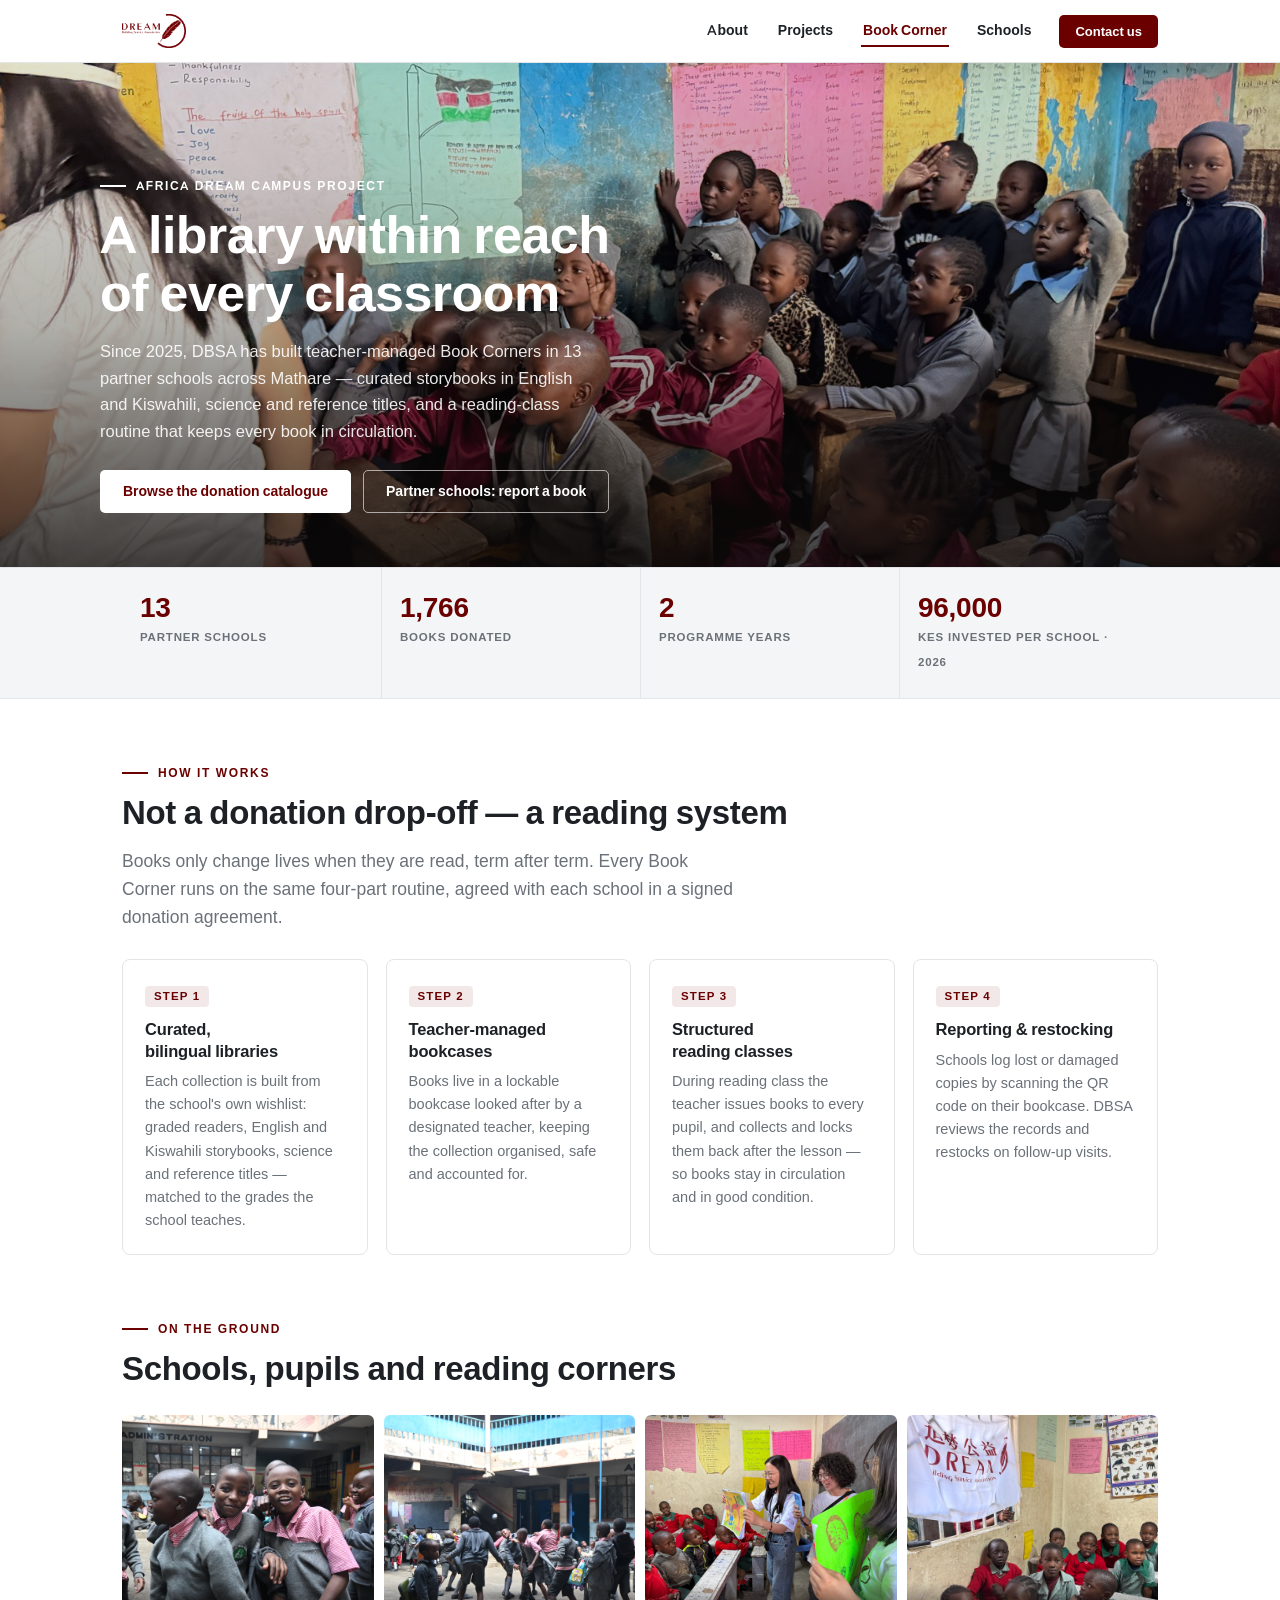
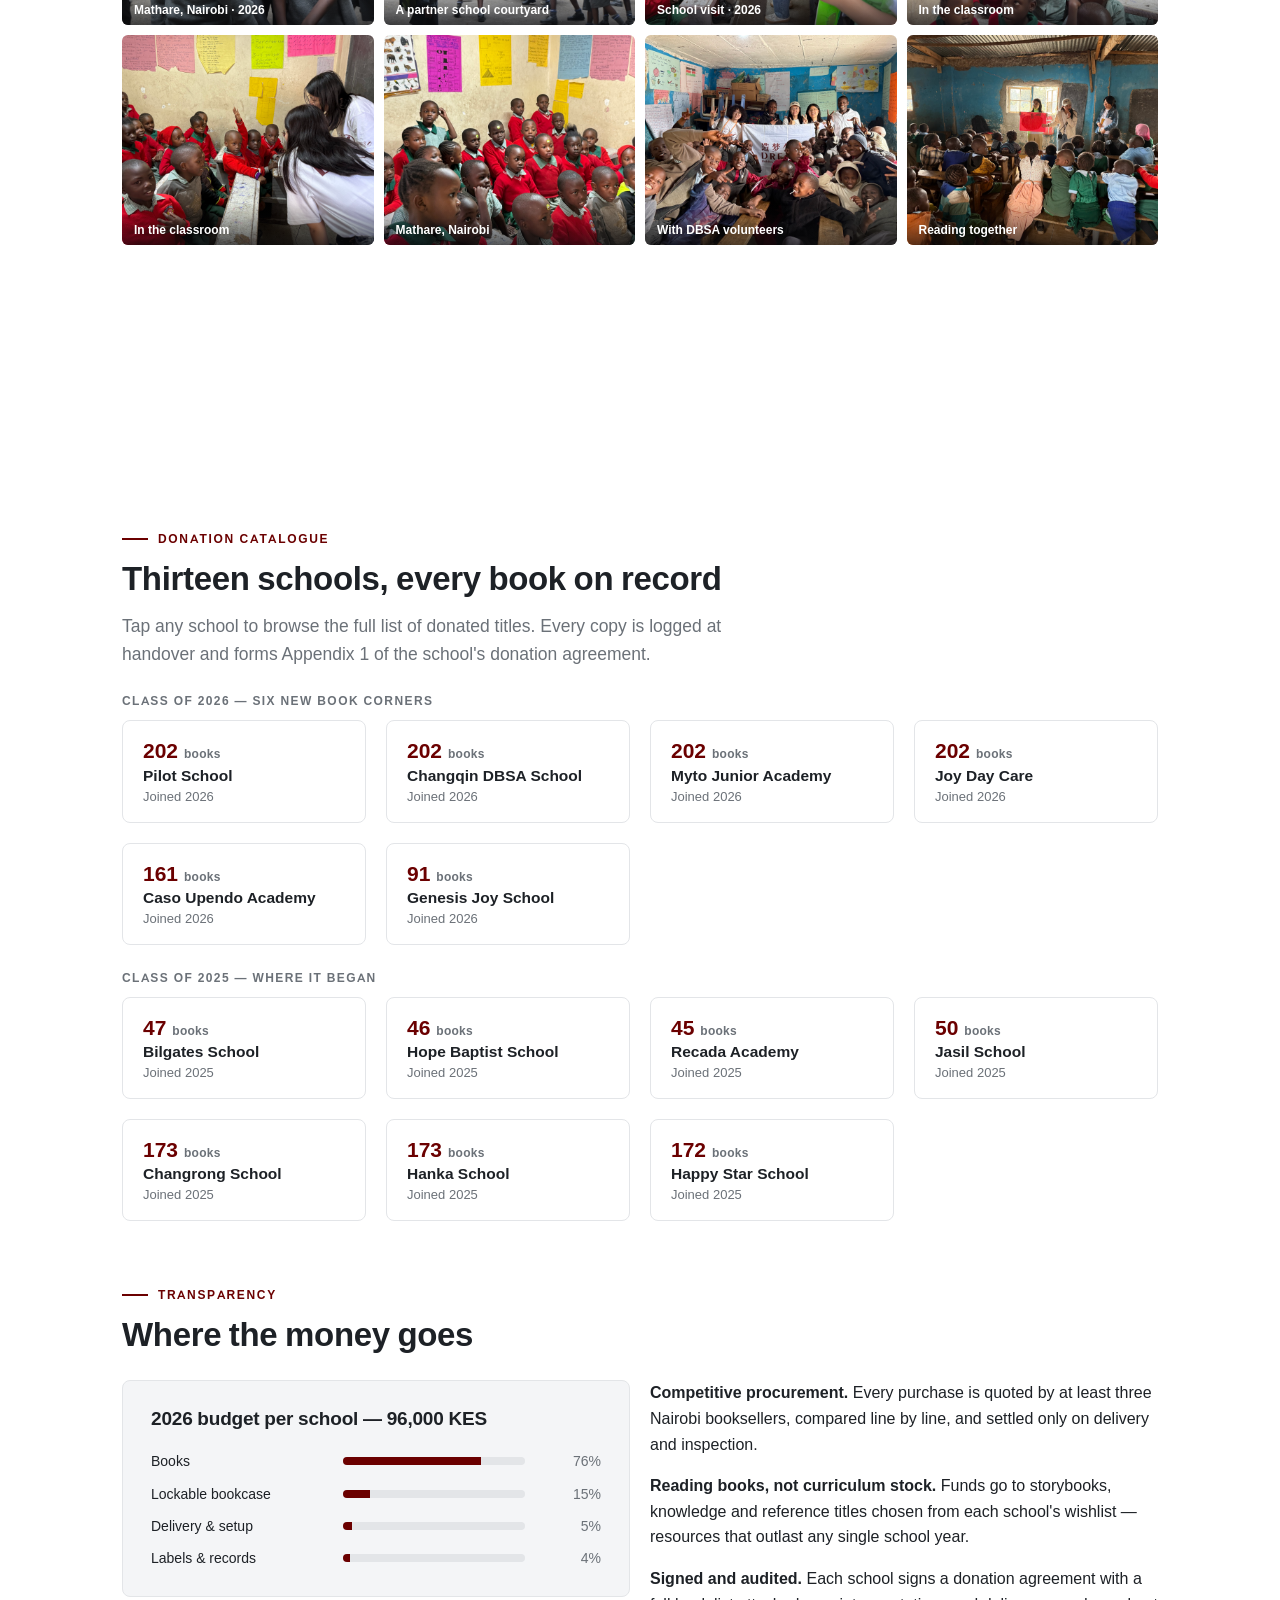
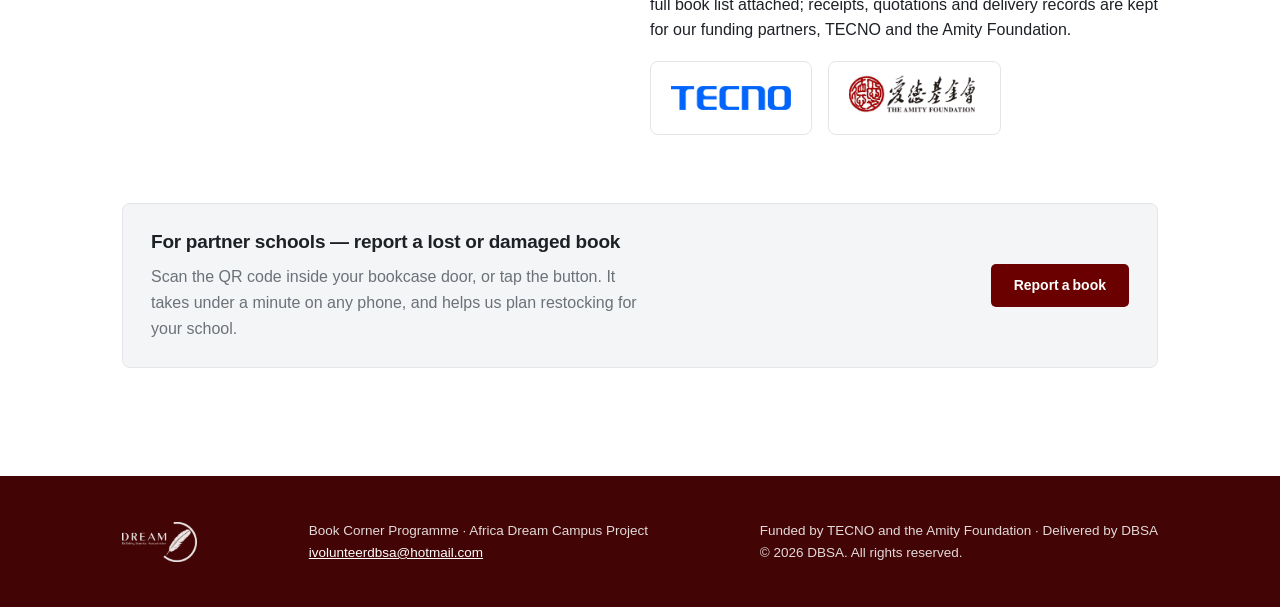
==== bookcorner.html @ 29531c28 "Self-hosted book report system: report page, restock board, Worker backend - report.html: bilingual " ====
<!DOCTYPE html>
<html lang="en" data-lang="en">
<head>
<meta charset="utf-8">
<meta name="viewport" content="width=device-width,initial-scale=1">
<title>Book Corner Programme — DBSA</title>
<meta name="description" content="The DBSA Book Corner Programme (Africa Dream Campus Project): teacher-managed classroom libraries in 13 partner schools across Mathare, Nairobi — 1,766 curated books, structured reading classes and long-term follow-up.">
<link rel="icon" href="assets/logos/dbsa-en.png">
<link rel="stylesheet" href="styles.css">
</head>
<body>

<nav class="nav">
  <div class="wrap">
    <a class="brand" href="index.html">
      <img src="assets/logos/dbsa-en.png" alt="DBSA — Dream Building Service Association">
    </a>
    <a class="link" href="index.html#about">About</a>
    <a class="link" href="index.html#projects">Projects</a>
    <a class="link keep" href="bookcorner.html" aria-current="page">Book Corner</a>
    <a class="link" href="#schools">Schools</a>
    <a class="cta" href="mailto:ivolunteerdbsa@hotmail.com">Contact us</a>
  </div>
</nav>

<header class="hero">
  <div class="media" style="min-height:56vh">
    <img src="assets/photos/photo-08.jpg" alt="A reading class in a Mathare classroom" fetchpriority="high">
    <div class="scrim"></div>
    <div class="inner wrap">
      <p class="eyebrow" style="color:#fff">Africa Dream Campus Project</p>
      <h1>A library within reach of <em>every classroom</em></h1>
      <p class="sub">Since 2025, DBSA has built teacher-managed Book Corners in 13 partner schools
      across Mathare — curated storybooks in English and Kiswahili, science and reference titles,
      and a reading-class routine that keeps every book in circulation.</p>
      <div class="actions">
        <a class="btn primary" href="#schools">Browse the donation catalogue</a>
        <a class="btn ghost" href="#report">Partner schools: report a book</a>
      </div>
    </div>
  </div>
</header>

<div class="stats">
  <div class="wrap">
    <div class="stat"><b>13</b><span>Partner schools</span></div>
    <div class="stat"><b>1,766</b><span>Books donated</span></div>
    <div class="stat"><b>2</b><span>Programme years</span></div>
    <div class="stat"><b>96,000</b><span>KES invested per school · 2026</span></div>
  </div>
</div>

<section id="model">
  <div class="wrap">
    <p class="eyebrow">How it works</p>
    <h2>Not a donation drop-off — a reading system</h2>
    <p class="lead">Books only change lives when they are read, term after term. Every Book Corner
    runs on the same four-part routine, agreed with each school in a signed donation agreement.</p>
    <div class="steps" style="margin-top:28px">
      <div class="step reveal">
        <h3>Curated, bilingual libraries</h3>
        <p>Each collection is built from the school's own wishlist: graded readers, English and
        Kiswahili storybooks, science and reference titles — matched to the grades the school teaches.</p>
      </div>
      <div class="step reveal">
        <h3>Teacher-managed bookcases</h3>
        <p>Books live in a lockable bookcase looked after by a designated teacher, keeping the
        collection organised, safe and accounted for.</p>
      </div>
      <div class="step reveal">
        <h3>Structured reading classes</h3>
        <p>During reading class the teacher issues books to every pupil, and collects and locks
        them back after the lesson — so books stay in circulation and in good condition.</p>
      </div>
      <div class="step reveal">
        <h3>Reporting &amp; restocking</h3>
        <p>Schools log lost or damaged copies by scanning the QR code on their bookcase.
        DBSA reviews the records and restocks on follow-up visits.</p>
      </div>
    </div>
  </div>
</section>

<section id="gallery" style="padding-top:0">
  <div class="wrap">
    <p class="eyebrow">On the ground</p>
    <h2>Schools, pupils and reading corners</h2>
    <div class="gallery" style="margin-top:26px">
      <figure class="reveal"><img src="assets/photos/photo-01.jpg" alt="Pupils in a school courtyard, Mathare" loading="lazy"><figcaption>Mathare, Nairobi · 2026</figcaption></figure>
      <figure class="reveal"><img src="assets/photos/photo-02.jpg" alt="A partner school courtyard" loading="lazy"><figcaption>A partner school courtyard</figcaption></figure>
      <figure class="reveal"><img src="assets/photos/photo-04.jpg" alt="Pupils during a school visit" loading="lazy"><figcaption>School visit · 2026</figcaption></figure>
      <figure class="reveal"><img src="assets/photos/photo-05.jpg" alt="Pupils at their desks" loading="lazy"><figcaption>In the classroom</figcaption></figure>
      <figure class="reveal"><img src="assets/photos/photo-06.jpg" alt="Pupils during class" loading="lazy"><figcaption>In the classroom</figcaption></figure>
      <figure class="reveal"><img src="assets/photos/photo-07.jpg" alt="School grounds in Mathare" loading="lazy"><figcaption>Mathare, Nairobi</figcaption></figure>
      <figure class="reveal"><img src="assets/photos/photo-09.jpg" alt="Pupils and volunteers" loading="lazy"><figcaption>With DBSA volunteers</figcaption></figure>
      <figure class="reveal"><img src="assets/photos/photo-10.jpg" alt="A classroom session" loading="lazy"><figcaption>Reading together</figcaption></figure>
      <figure class="reveal"><img src="assets/photos/photo-13.jpg" alt="Signing the donation agreement with a headteacher" loading="lazy"><figcaption>Signing the donation agreement</figcaption></figure>
    </div>
  </div>
</section>

<section id="schools" style="padding-top:0">
  <div class="wrap">
    <p class="eyebrow">Donation catalogue</p>
    <h2>Thirteen schools, every book on record</h2>
    <p class="lead">Tap any school to browse the full list of donated titles. Every copy is logged
    at handover and forms Appendix 1 of the school's donation agreement.</p>

    <p class="cohort-label">Class of 2026 — six new Book Corners</p>
    <div class="grid three" id="schools-2026"></div>

    <p class="cohort-label">Class of 2025 — where it began</p>
    <div class="grid three" id="schools-2025"></div>
  </div>
</section>

<section id="transparency" style="padding-top:0">
  <div class="wrap">
    <p class="eyebrow">Transparency</p>
    <h2>Where the money goes</h2>
    <div class="grid two" style="margin-top:26px;align-items:start">
      <div class="panel-tint">
        <h3>2026 budget per school — 96,000 KES</h3>
        <ul class="budget">
          <li><span>Books</span><span class="bar"><i style="width:76%"></i></span><span class="pct">76%</span></li>
          <li><span>Lockable bookcase</span><span class="bar"><i style="width:15%"></i></span><span class="pct">15%</span></li>
          <li><span>Delivery &amp; setup</span><span class="bar"><i style="width:5%"></i></span><span class="pct">5%</span></li>
          <li><span>Labels &amp; records</span><span class="bar"><i style="width:4%"></i></span><span class="pct">4%</span></li>
        </ul>
      </div>
      <div>
        <p><strong>Competitive procurement.</strong> Every purchase is quoted by at least three
        Nairobi booksellers, compared line by line, and settled only on delivery and inspection.</p>
        <p><strong>Reading books, not curriculum stock.</strong> Funds go to storybooks, knowledge
        and reference titles chosen from each school's wishlist — resources that outlast any single
        school year.</p>
        <p><strong>Signed and audited.</strong> Each school signs a donation agreement with a full
        book list attached; receipts, quotations and delivery records are kept for our funding
        partners, TECNO and the Amity Foundation.</p>
        <div class="partners" style="margin-top:18px">
          <span class="chip"><img src="assets/logos/tecno.png" alt="TECNO" style="height:24px"></span>
          <span class="chip"><img src="assets/logos/amity.png" alt="The Amity Foundation" style="height:48px"></span>
        </div>
      </div>
    </div>
  </div>
</section>

<section id="report" style="padding-top:0">
  <div class="wrap">
    <div class="panel-tint" style="display:flex;gap:26px;flex-wrap:wrap;align-items:center;justify-content:space-between">
      <div style="max-width:56ch">
        <h3>For partner schools — report a lost or damaged book</h3>
        <p style="margin:10px 0 0;color:var(--muted)">Scan the QR code inside your bookcase door,
        or tap the button. It takes under a minute on any phone, and helps us plan restocking
        for your school.</p>
      </div>
      <a class="btn solid" href="report.html">Report a book</a>
    </div>
  </div>
</section>

<footer>
  <div class="wrap">
    <img src="assets/logos/dbsa-en.png" alt="DBSA">
    <p>Book Corner Programme · Africa Dream Campus Project<br>
    <a href="mailto:ivolunteerdbsa@hotmail.com">ivolunteerdbsa@hotmail.com</a></p>
    <p>Funded by TECNO and the Amity Foundation · Delivered by DBSA<br>© 2026 DBSA. All rights reserved.</p>
  </div>
</footer>

<!-- catalogue modal -->
<div class="modal" id="catalog-modal" role="dialog" aria-modal="true" aria-label="School book list">
  <div class="veil"></div>
  <div class="panel">
    <header>
      <h3>School</h3>
      <span class="meta"></span>
      <button class="close" type="button">Close ✕</button>
    </header>
    <div class="search"><input type="search" placeholder="Search this school's book list…" aria-label="Search book list"></div>
    <div class="list">
      <table>
        <thead><tr><th>Title</th><th>Level</th><th style="text-align:right">Copies</th></tr></thead>
        <tbody></tbody>
      </table>
    </div>
  </div>
</div>

<script src="assets/catalog.js"></script>
<script src="site.js"></script>
<script>initCatalog();</script>
</body>
</html>
---- styles.css ----
/* ============================================================
   DBSA — Dream Building Service Association
   Brand accent: maroon #6B0000 · clean neutral ground · sans type
   ============================================================ */

@font-face{
  font-family:'Figtree';
  src:url('assets/fonts/figtree-var.woff2') format('woff2');
  font-weight:300 900;
  font-style:normal;
  font-display:swap;
}

:root{
  --maroon:#6B0000;
  --maroon-deep:#420404;
  --accent:#6B0000;           /* flips lighter in dark theme */
  --paper:#FFFFFF;            /* page ground */
  --surface:#FFFFFF;          /* cards */
  --tint:#F4F5F7;             /* cool light panels */
  --ink:#1D2126;
  --muted:#6B7178;
  --line:#E3E5E8;
  --ok:#2E6B3F;
  --warn:#9A6A00;
  --shadow:0 1px 2px rgba(29,33,38,.05),0 6px 22px rgba(29,33,38,.06);
  --sans:-apple-system,BlinkMacSystemFont,'Segoe UI',Roboto,'Helvetica Neue',Arial,sans-serif;
  --display:'Figtree',-apple-system,BlinkMacSystemFont,'Segoe UI',Roboto,sans-serif;
}
@media (prefers-color-scheme:dark){
  :root{
    --accent:#E4938A;
    --paper:#131518;
    --surface:#1C1F24;
    --tint:#22262B;
    --ink:#E9EBEE;
    --muted:#9AA1A9;
    --line:#31363D;
    --maroon-deep:#1A0D0C;
    --shadow:0 1px 2px rgba(0,0,0,.4),0 8px 26px rgba(0,0,0,.35);
  }
}
:root[data-theme="dark"]{
  --accent:#E4938A; --paper:#131518; --surface:#1C1F24; --tint:#22262B;
  --ink:#E9EBEE; --muted:#9AA1A9; --line:#31363D; --maroon-deep:#1A0D0C;
  --shadow:0 1px 2px rgba(0,0,0,.4),0 8px 26px rgba(0,0,0,.35);
}
:root[data-theme="light"]{
  --accent:#6B0000; --paper:#FFFFFF; --surface:#FFFFFF; --tint:#F4F5F7;
  --ink:#1D2126; --muted:#6B7178; --line:#E3E5E8; --maroon-deep:#420404;
  --shadow:0 1px 2px rgba(29,33,38,.05),0 6px 22px rgba(29,33,38,.06);
}

*{box-sizing:border-box}
[hidden]{display:none!important}
html{scroll-behavior:smooth}
@media (prefers-reduced-motion:reduce){
  html{scroll-behavior:auto}
  *,*::before,*::after{animation:none!important;transition:none!important}
}
body{
  margin:0;background:var(--paper);color:var(--ink);
  font:16px/1.6 var(--sans);
  -webkit-font-smoothing:antialiased;
}
img{max-width:100%;display:block}
a{color:var(--accent)}

/* ---------- structure ---------- */
.wrap{max-width:1080px;margin:0 auto;padding:0 22px}
section{padding:68px 0}
.eyebrow{
  font:650 12px/1 var(--display);letter-spacing:.14em;text-transform:uppercase;
  color:var(--accent);display:flex;align-items:center;gap:10px;margin:0 0 14px;
}
.eyebrow::before{content:"";width:26px;height:2px;background:var(--accent)}
h1,h2,h3{font-family:var(--display);text-wrap:balance;margin:0;letter-spacing:-.01em}
h2{font-size:clamp(24px,3.6vw,33px);line-height:1.2;font-weight:600;margin-bottom:14px}
h3{font-size:19px;line-height:1.3;font-weight:600}
p{margin:0 0 1em;max-width:64ch}
.lead{font-size:17.5px;color:var(--muted)}

/* ---------- nav ---------- */
.nav{
  position:sticky;top:0;z-index:50;background:var(--paper);
  border-bottom:1px solid var(--line);
}
.nav .wrap{display:flex;align-items:center;gap:26px;height:62px}
.nav .brand{display:flex;align-items:center;gap:10px;margin-right:auto;text-decoration:none;color:var(--ink)}
.nav .brand img{height:34px;width:auto}
.nav a.link{
  font:560 14px var(--display);color:var(--ink);text-decoration:none;
  padding:6px 2px;border-bottom:2px solid transparent;
}
.nav a.link:hover,.nav a.link[aria-current]{border-color:var(--accent);color:var(--accent)}
.nav .cta{
  font:600 13px var(--display);color:#fff;background:var(--maroon);
  padding:9px 16px;border-radius:5px;text-decoration:none;
}
:root[data-theme="dark"] .nav .cta{background:var(--accent);color:#131518}
@media (prefers-color-scheme:dark){:root:not([data-theme]) .nav .cta{background:var(--accent);color:#131518}}
@media (max-width:640px){.nav a.link{display:none}.nav a.link.keep{display:inline-block}}

/* ---------- hero ---------- */
.hero{position:relative;color:#fff;padding:0}
.hero .media{position:relative;min-height:64vh;display:flex;align-items:flex-end;overflow:hidden}
.hero .media img{position:absolute;inset:0;width:100%;height:100%;object-fit:cover}
.hero .scrim{
  position:absolute;inset:0;
  background:linear-gradient(to top,rgba(12,10,10,.78) 0%,rgba(12,10,10,.32) 48%,rgba(12,10,10,.12) 100%);
}
.hero .inner{position:relative;width:100%;padding:80px 0 54px}
.hero h1{font-size:clamp(30px,5.4vw,52px);line-height:1.12;font-weight:640;max-width:17ch;color:#fff}
.hero h1 em{font-style:normal}
.hero .sub{margin-top:16px;max-width:54ch;font-size:16.5px;color:rgba(255,255,255,.9)}
.hero .actions{margin-top:26px;display:flex;gap:12px;flex-wrap:wrap}
.hero .eyebrow{color:#fff}
.hero .eyebrow::before{background:#fff}
.btn{
  display:inline-block;font:600 14px var(--display);text-decoration:none;
  padding:12px 22px;border-radius:5px;border:1px solid transparent;
}
.btn.primary{background:#fff;color:var(--maroon)}
.btn.ghost{border-color:rgba(255,255,255,.6);color:#fff}
.btn.solid{background:var(--maroon);color:#fff}
:root[data-theme="dark"] .btn.solid{background:var(--accent);color:#131518}
@media (prefers-color-scheme:dark){:root:not([data-theme]) .btn.solid{background:var(--accent);color:#131518}}

/* ---------- stats strip ---------- */
.stats{border-top:1px solid var(--line);border-bottom:1px solid var(--line);background:var(--tint)}
.stats .wrap{display:grid;grid-template-columns:repeat(auto-fit,minmax(150px,1fr));gap:0}
.stat{padding:24px 18px;border-left:1px solid var(--line)}
.stat:first-child{border-left:none}
.stat b{
  display:block;font:620 28px/1.1 var(--display);color:var(--accent);
  font-variant-numeric:tabular-nums;letter-spacing:-.01em;
}
.stat span{font:600 11.5px/1.4 var(--sans);letter-spacing:.07em;text-transform:uppercase;color:var(--muted)}
@media (max-width:640px){
  .stats .wrap{grid-template-columns:1fr 1fr}
  .stat{border-left:none;border-top:1px solid var(--line)}
  .stat:nth-child(-n+2){border-top:none}
}

/* ---------- cards / grids ---------- */
.grid{display:grid;gap:20px}
.grid.two{grid-template-columns:repeat(auto-fit,minmax(280px,1fr))}
.grid.three{grid-template-columns:repeat(auto-fit,minmax(230px,1fr))}
.card{
  background:var(--surface);border:1px solid var(--line);border-radius:8px;
  overflow:hidden;box-shadow:var(--shadow);
}
.card .pad{padding:20px 22px}
.card img.cover{height:190px;width:100%;object-fit:cover}
.card h3{margin-bottom:6px}
.card p{color:var(--muted);font-size:14.5px;margin:0}
.card .tag{
  display:inline-block;font:650 11px/1 var(--display);letter-spacing:.08em;text-transform:uppercase;
  color:var(--accent);background:color-mix(in srgb,var(--accent) 9%,transparent);
  border-radius:4px;padding:5px 9px;margin-bottom:12px;
}
a.card{display:block;text-decoration:none;color:var(--ink);transition:transform .18s ease,border-color .18s ease}
a.card:hover{transform:translateY(-3px);border-color:var(--accent)}

/* how it works steps */
.steps{display:grid;gap:18px;grid-template-columns:repeat(auto-fit,minmax(220px,1fr));counter-reset:step}
.step{background:var(--surface);border:1px solid var(--line);border-radius:8px;padding:22px}
.step::before{
  counter-increment:step;content:"Step " counter(step);
  font:650 11.5px/1 var(--display);letter-spacing:.1em;text-transform:uppercase;
  color:var(--accent);display:inline-block;margin-bottom:12px;
  background:color-mix(in srgb,var(--accent) 9%,transparent);
  padding:5px 9px;border-radius:4px;
}
.step h3{font-size:16.5px;font-weight:600;margin-bottom:8px}
.step p{font-size:14.5px;color:var(--muted);margin:0}

/* gallery */
.gallery{display:grid;gap:10px;grid-template-columns:repeat(auto-fill,minmax(240px,1fr))}
.gallery img{width:100%;height:210px;object-fit:cover;border-radius:6px}
.gallery figure{margin:0;position:relative}
.gallery figcaption{
  position:absolute;left:0;right:0;bottom:0;padding:20px 12px 8px;
  font:600 12px var(--sans);color:#fff;
  background:linear-gradient(to top,rgba(10,10,12,.68),transparent);
  border-radius:0 0 6px 6px;
}

/* school cards */
.school{
  text-align:left;width:100%;background:var(--surface);border:1px solid var(--line);
  border-radius:8px;padding:18px 20px;cursor:pointer;font-family:var(--sans);color:var(--ink);
  display:flex;flex-direction:column;gap:4px;transition:border-color .15s ease,transform .15s ease;
}
.school:hover{border-color:var(--accent);transform:translateY(-2px)}
.school b{font-size:15.5px}
.school span{font-size:13px;color:var(--muted)}
.school .n{font:640 21px/1.1 var(--display);color:var(--accent);font-variant-numeric:tabular-nums}
.school .n em{font:560 12px/1 var(--display);font-style:normal;color:var(--muted);margin-left:6px;letter-spacing:.02em}
.cohort-label{font:650 12px var(--display);letter-spacing:.12em;text-transform:uppercase;color:var(--muted);margin:26px 0 12px}

/* catalog modal */
.modal{position:fixed;inset:0;z-index:100;display:none}
.modal.open{display:block}
.modal .veil{position:absolute;inset:0;background:rgba(15,15,18,.55)}
.modal .panel{
  position:absolute;inset:6% 4%;max-width:860px;margin:0 auto;background:var(--surface);
  border-radius:10px;display:flex;flex-direction:column;box-shadow:var(--shadow);
}
.modal header{padding:20px 24px 12px;border-bottom:1px solid var(--line);display:flex;gap:14px;align-items:baseline}
.modal header h3{font-size:20px}
.modal header .meta{font-size:13px;color:var(--muted)}
.modal header .close{
  margin-left:auto;background:none;border:1px solid var(--line);border-radius:5px;
  font:600 13px var(--sans);color:var(--ink);padding:6px 12px;cursor:pointer;
}
.modal .search{padding:12px 24px;border-bottom:1px solid var(--line)}
.modal .search input{
  width:100%;font:15px var(--sans);color:var(--ink);background:var(--tint);
  border:1px solid var(--line);border-radius:5px;padding:10px 14px;
}
.modal .list{overflow:auto;padding:6px 24px 22px}
.modal table{width:100%;border-collapse:collapse;font-size:14px}
.modal th{
  text-align:left;font:700 11px var(--sans);letter-spacing:.08em;text-transform:uppercase;
  color:var(--muted);padding:10px 8px;border-bottom:1px solid var(--line);position:sticky;top:0;background:var(--surface);
}
.modal td{padding:8px;border-bottom:1px solid var(--line);vertical-align:top}
.modal td.num{text-align:right;font-variant-numeric:tabular-nums;white-space:nowrap}

/* transparency panel */
.panel-tint{background:var(--tint);border:1px solid var(--line);border-radius:8px;padding:26px 28px}
.budget{list-style:none;margin:18px 0 0;padding:0;display:grid;gap:10px}
.budget li{display:grid;grid-template-columns:180px 1fr 64px;gap:12px;align-items:center;font-size:14px}
.budget .bar{height:8px;border-radius:4px;background:var(--line);overflow:hidden}
.budget .bar i{display:block;height:100%;background:var(--accent)}
.budget .pct{text-align:right;font-variant-numeric:tabular-nums;color:var(--muted)}
@media (max-width:560px){.budget li{grid-template-columns:1fr 60px}.budget .bar{grid-column:1/-1}}

/* status dashboard */
.board{display:grid;gap:14px;grid-template-columns:repeat(auto-fit,minmax(210px,1fr))}
.board .cell{background:var(--surface);border:1px solid var(--line);border-radius:8px;padding:16px 18px}
.board .cell b{font:640 24px/1.1 var(--display);color:var(--accent);font-variant-numeric:tabular-nums}
.board .cell span{font-size:12.5px;color:var(--muted);display:block;margin-top:4px}
.notice{
  border:1px dashed var(--accent);border-radius:8px;background:var(--tint);
  padding:14px 18px;font-size:14px;margin-bottom:22px;
}
table.reports{width:100%;border-collapse:collapse;font-size:14px;background:var(--surface);border:1px solid var(--line);border-radius:8px}
table.reports th{font:700 11px var(--sans);letter-spacing:.08em;text-transform:uppercase;color:var(--muted);text-align:left;padding:12px 14px;border-bottom:1px solid var(--line)}
table.reports td{padding:10px 14px;border-bottom:1px solid var(--line)}
.pill{display:inline-block;font:700 11px/1 var(--sans);padding:5px 9px;border-radius:99px}
.pill.lost{background:rgba(154,106,0,.13);color:var(--warn)}
.pill.damaged{background:rgba(107,0,0,.10);color:var(--accent)}
:root[data-theme="dark"] .pill.damaged{background:rgba(228,147,138,.14)}

/* ---------- report form ---------- */
.narrow{max-width:640px}
.sw{color:var(--muted);font-weight:500}
.sw-h{font-weight:500;color:var(--muted);font-size:.72em}
.form-card{
  background:var(--surface);border:1px solid var(--line);border-radius:10px;
  padding:26px;box-shadow:var(--shadow);display:grid;gap:22px;margin-top:8px;
}
.field{display:grid;gap:8px;position:relative}
.field>label{font:600 14.5px var(--display)}
.hint{font-size:13px;color:var(--muted);margin:0}
.field input[type=text],.field textarea,.field select{
  width:100%;font:16px var(--sans);color:var(--ink);background:var(--tint);
  border:1px solid var(--line);border-radius:6px;padding:12px 14px;
}
.field input:focus,.field textarea:focus,.field select:focus{
  outline:none;border-color:var(--accent);
  box-shadow:0 0 0 3px color-mix(in srgb,var(--accent) 18%,transparent);
}
.school-chip{
  display:flex;align-items:baseline;gap:10px;flex-wrap:wrap;
  background:color-mix(in srgb,var(--accent) 7%,transparent);
  border:1px solid var(--accent);border-radius:6px;padding:12px 14px;
}
.school-chip b{font:600 15.5px var(--display)}
.school-chip span{font-size:12.5px;color:var(--muted)}
.x{
  margin-left:auto;background:none;border:1px solid var(--line);border-radius:5px;
  font:600 12px var(--sans);color:var(--muted);padding:4px 9px;cursor:pointer;
}
.x:hover{border-color:var(--accent);color:var(--accent)}
.suggest{
  position:absolute;top:100%;left:0;right:0;z-index:30;margin-top:4px;
  background:var(--surface);border:1px solid var(--line);border-radius:8px;
  box-shadow:var(--shadow);max-height:264px;overflow:auto;display:none;
}
.suggest.open{display:block}
.suggest button{
  display:flex;justify-content:space-between;align-items:baseline;gap:12px;width:100%;
  text-align:left;background:none;border:0;border-bottom:1px solid var(--line);
  padding:11px 14px;font:14.5px var(--sans);color:var(--ink);cursor:pointer;
}
.suggest button:last-child{border-bottom:none}
.suggest button:hover{background:var(--tint)}
.suggest .lvl{color:var(--muted);font-size:12px;white-space:nowrap}
.picked{
  display:flex;align-items:center;gap:10px;font-size:15px;
  background:color-mix(in srgb,var(--accent) 7%,transparent);
  border:1px solid var(--accent);border-radius:6px;padding:11px 14px;
}
.kinds{display:grid;grid-template-columns:1fr 1fr;gap:12px}
.kind{
  background:var(--tint);border:1.5px solid var(--line);border-radius:8px;
  padding:14px 10px;cursor:pointer;text-align:center;font-family:var(--sans);
}
.kind b{display:block;font:600 15px var(--display);color:var(--ink)}
.kind span{font-size:12.5px;color:var(--muted)}
.kind[aria-pressed="true"]{
  border-color:var(--accent);
  background:color-mix(in srgb,var(--accent) 9%,transparent);
}
.kind[aria-pressed="true"] b{color:var(--accent)}
.btn.block{width:100%;text-align:center;padding:14px;font-size:15px;border:0;cursor:pointer}
.hp{position:absolute;left:-5000px;top:0;width:1px;height:1px;overflow:hidden}
.form-err{color:#B3261E;font-size:14px;margin:0}
:root[data-theme="dark"] .form-err{color:#F2B8B5}
@media (prefers-color-scheme:dark){:root:not([data-theme]) .form-err{color:#F2B8B5}}
.success{text-align:center;justify-items:center;gap:14px;padding:36px 26px}
.success .ok-ring{
  width:64px;height:64px;border-radius:50%;font-size:30px;
  background:color-mix(in srgb,var(--ok) 13%,transparent);color:var(--ok);
  display:grid;place-items:center;
}
.badge{
  display:inline-block;font:700 10.5px/1 var(--sans);letter-spacing:.04em;
  color:var(--warn);background:rgba(154,106,0,.12);
  border-radius:4px;padding:3px 7px;vertical-align:1px;
}
table.reports td.num{text-align:right;font-variant-numeric:tabular-nums;white-space:nowrap}

/* partners */
.partners{display:flex;gap:16px;align-items:stretch;flex-wrap:wrap}
.partners .chip{
  display:flex;align-items:center;background:#fff;border:1px solid var(--line);
  border-radius:8px;padding:12px 20px;
}
.partners img{width:auto}

/* footer */
footer{background:var(--maroon-deep);color:rgba(255,255,255,.85);margin-top:40px}
footer .wrap{padding:44px 22px;display:flex;gap:30px;flex-wrap:wrap;align-items:center;justify-content:space-between}
footer img{height:40px;filter:brightness(0) invert(1);opacity:.9}
footer p{margin:0;font-size:13.5px;max-width:none}
footer a{color:#fff}

/* reveal */
.reveal{opacity:0;transform:translateY(14px);transition:opacity .5s ease,transform .5s ease}
.reveal.in{opacity:1;transform:none}
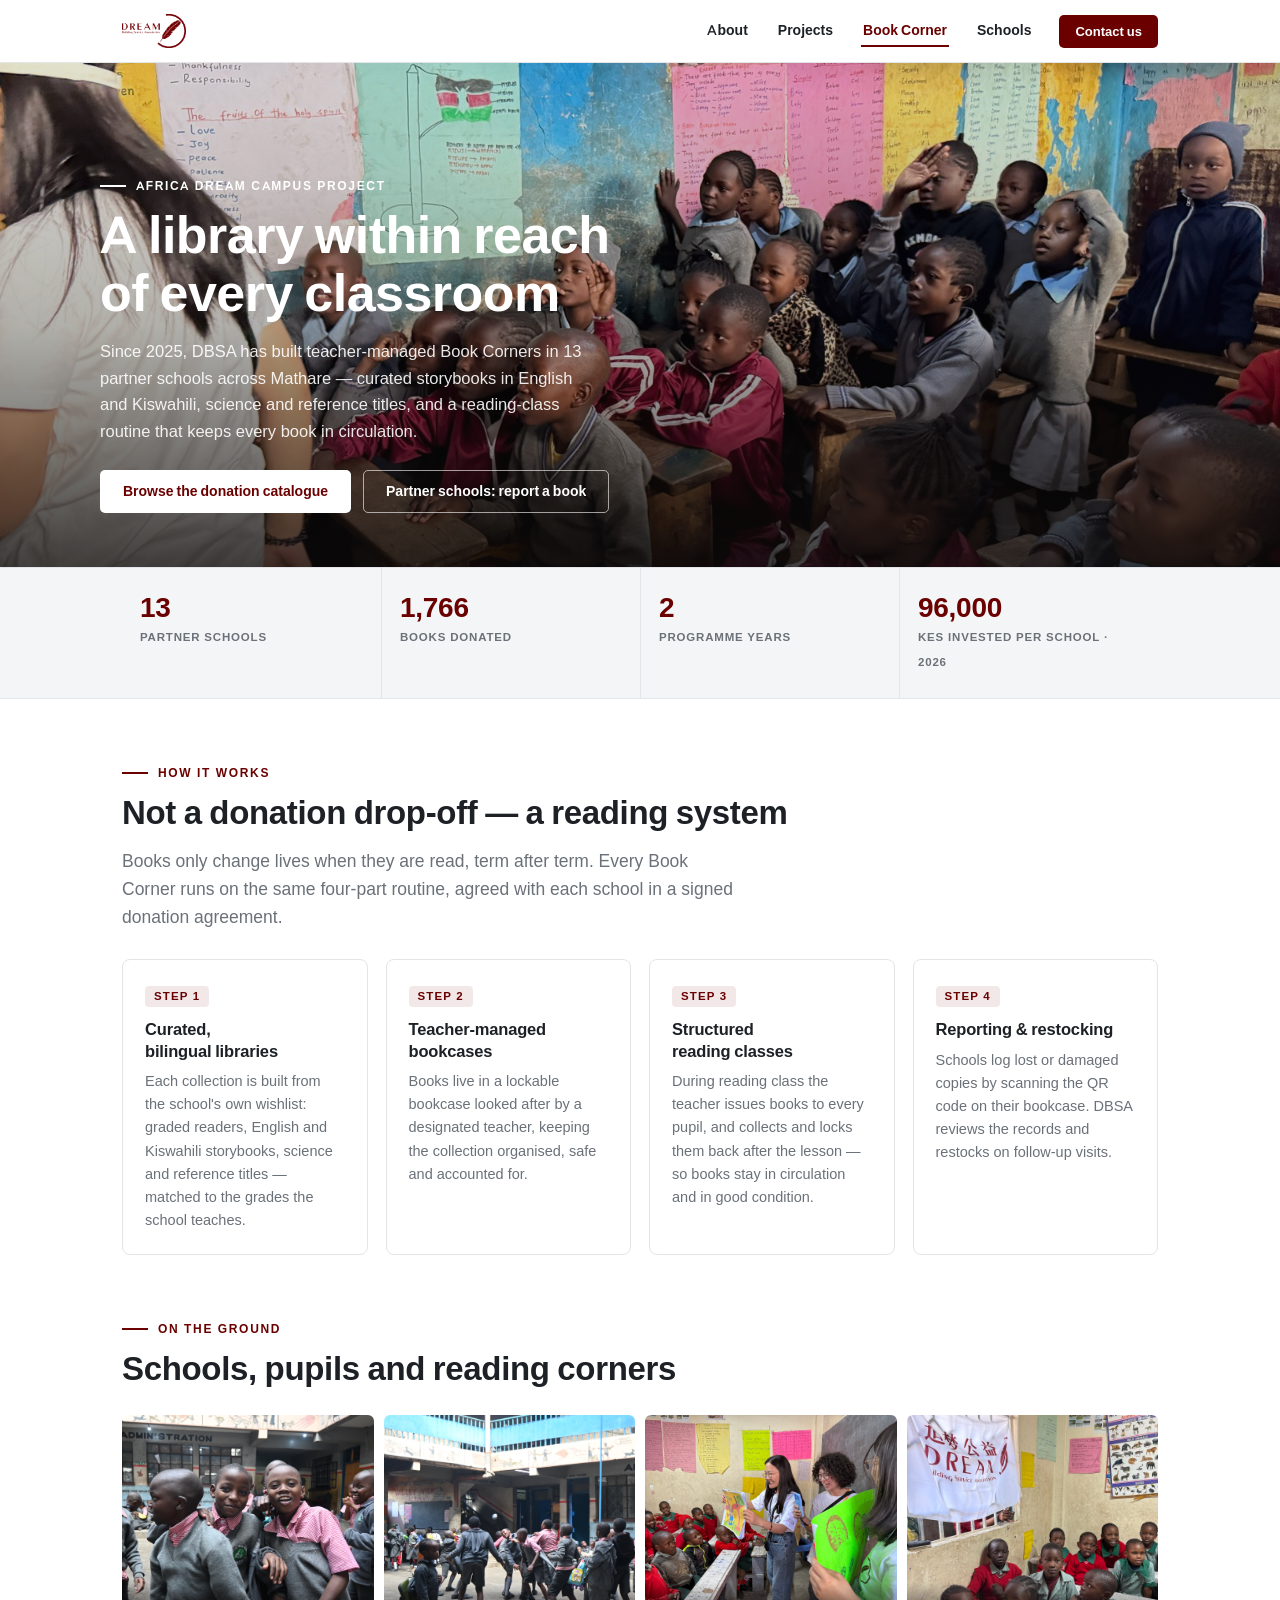
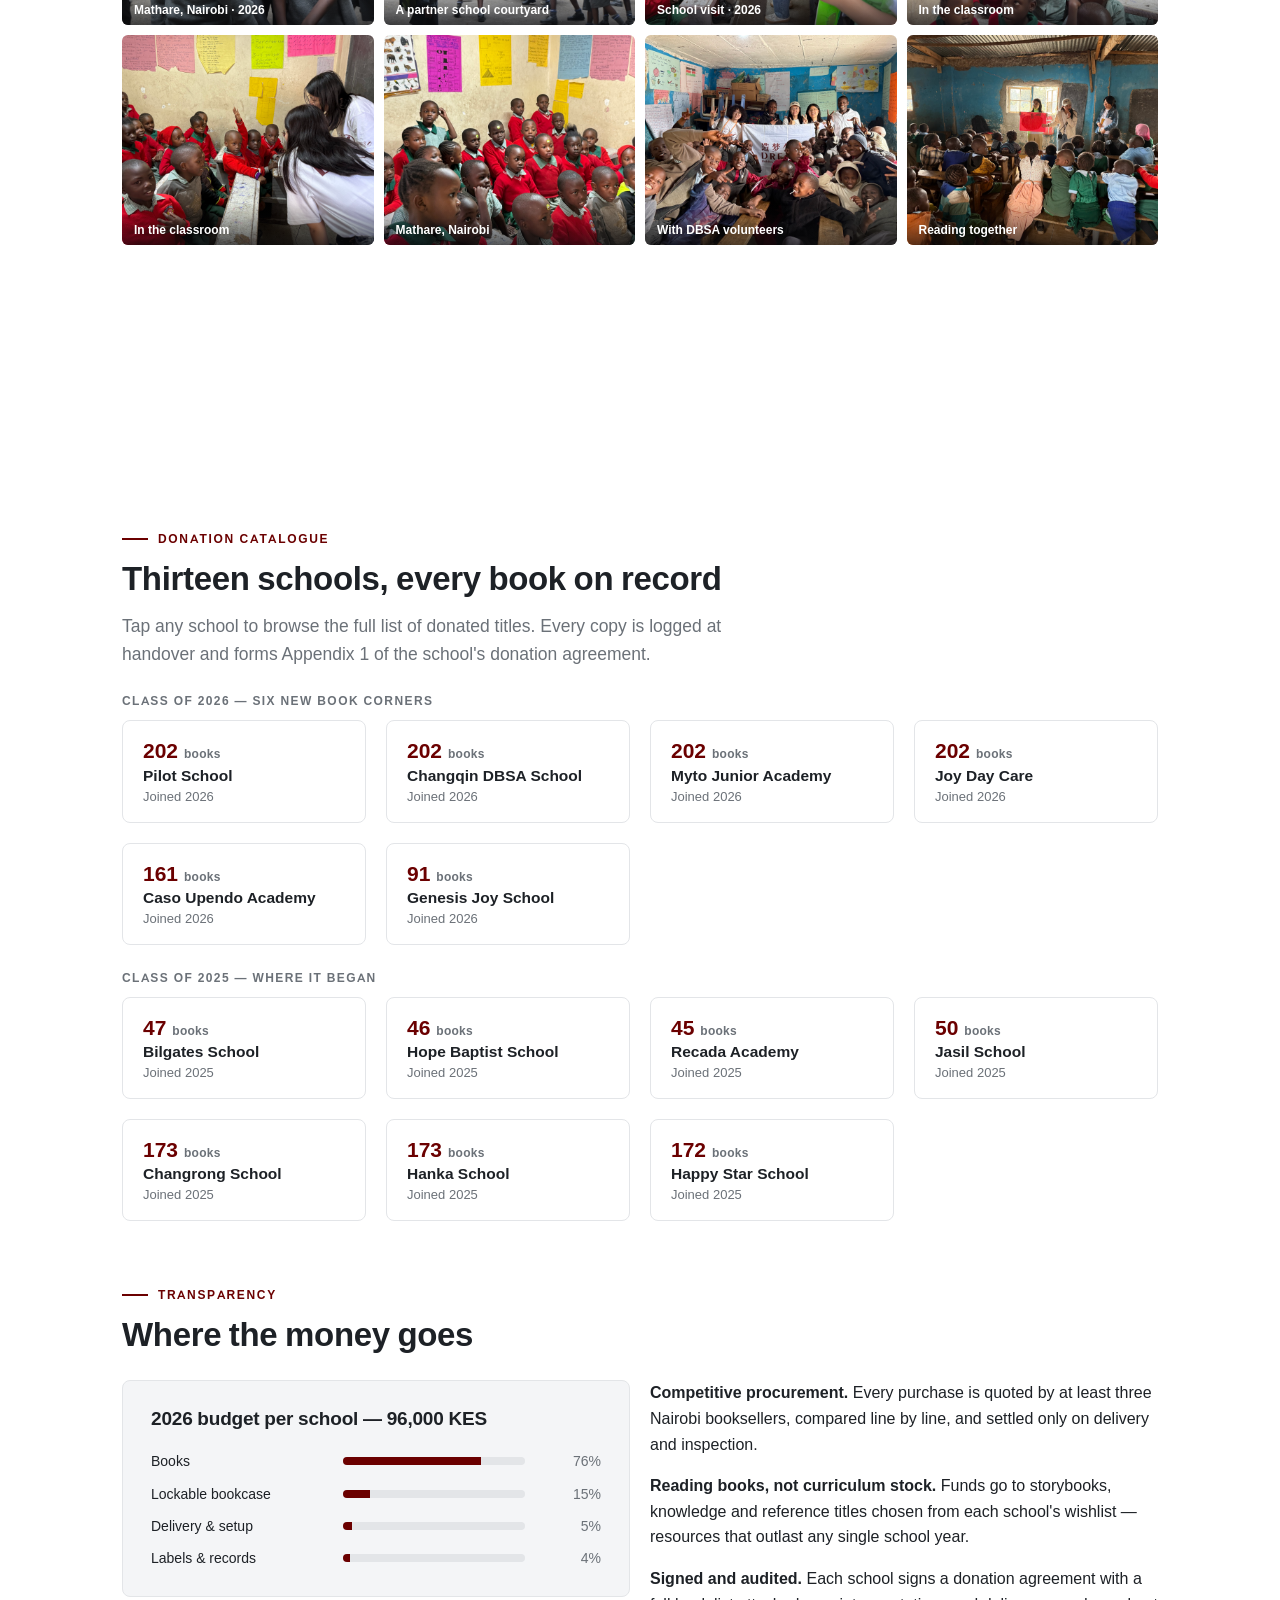
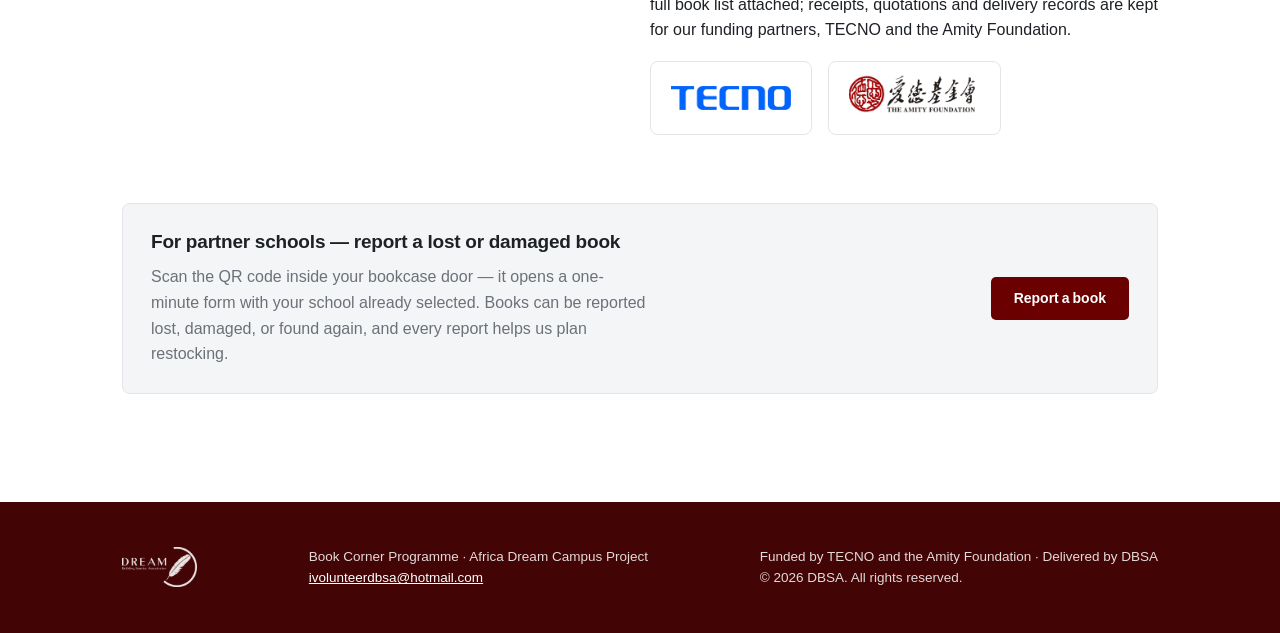
==== commit 1515aba1: "Book status ledger, Found reports, and per-school QR locking - status.html: per-school overview card" ====
--- a/bookcorner.html
+++ b/bookcorner.html
@@ -151,9 +151,9 @@
     <div class="panel-tint" style="display:flex;gap:26px;flex-wrap:wrap;align-items:center;justify-content:space-between">
       <div style="max-width:56ch">
         <h3>For partner schools — report a lost or damaged book</h3>
-        <p style="margin:10px 0 0;color:var(--muted)">Scan the QR code inside your bookcase door,
-        or tap the button. It takes under a minute on any phone, and helps us plan restocking
-        for your school.</p>
+        <p style="margin:10px 0 0;color:var(--muted)">Scan the QR code inside your bookcase door —
+        it opens a one-minute form with your school already selected. Books can be reported
+        lost, damaged, or found again, and every report helps us plan restocking.</p>
       </div>
       <a class="btn solid" href="report.html">Report a book</a>
     </div>
--- a/styles.css
+++ b/styles.css
@@ -253,6 +253,18 @@
 .pill.lost{background:rgba(154,106,0,.13);color:var(--warn)}
 .pill.damaged{background:rgba(107,0,0,.10);color:var(--accent)}
 :root[data-theme="dark"] .pill.damaged{background:rgba(228,147,138,.14)}
+.pill.restored{background:rgba(46,107,63,.13);color:var(--ok)}
+
+/* per-title status chips + school overview lines */
+.chip-st{display:inline-block;font:700 10.5px/1 var(--sans);padding:4px 8px;border-radius:99px;margin:1px 2px 1px 0;white-space:nowrap}
+.chip-st.allgood,.chip-st.good{background:rgba(46,107,63,.12);color:var(--ok)}
+.chip-st.lost{background:rgba(154,106,0,.13);color:var(--warn)}
+.chip-st.damaged{background:rgba(107,0,0,.10);color:var(--accent)}
+:root[data-theme="dark"] .chip-st.damaged{background:rgba(228,147,138,.14)}
+.st-line i{font-style:normal;font-weight:600}
+.st-line .ok-txt{color:var(--ok)}
+.st-line .lost-txt{color:var(--warn)}
+.st-line .dmg-txt{color:var(--accent)}
 
 /* ---------- report form ---------- */
 .narrow{max-width:640px}
@@ -304,7 +316,8 @@
   background:color-mix(in srgb,var(--accent) 7%,transparent);
   border:1px solid var(--accent);border-radius:6px;padding:11px 14px;
 }
-.kinds{display:grid;grid-template-columns:1fr 1fr;gap:12px}
+.kinds{display:grid;grid-template-columns:repeat(3,1fr);gap:10px}
+@media (max-width:420px){.kinds{grid-template-columns:1fr;gap:8px}}
 .kind{
   background:var(--tint);border:1.5px solid var(--line);border-radius:8px;
   padding:14px 10px;cursor:pointer;text-align:center;font-family:var(--sans);
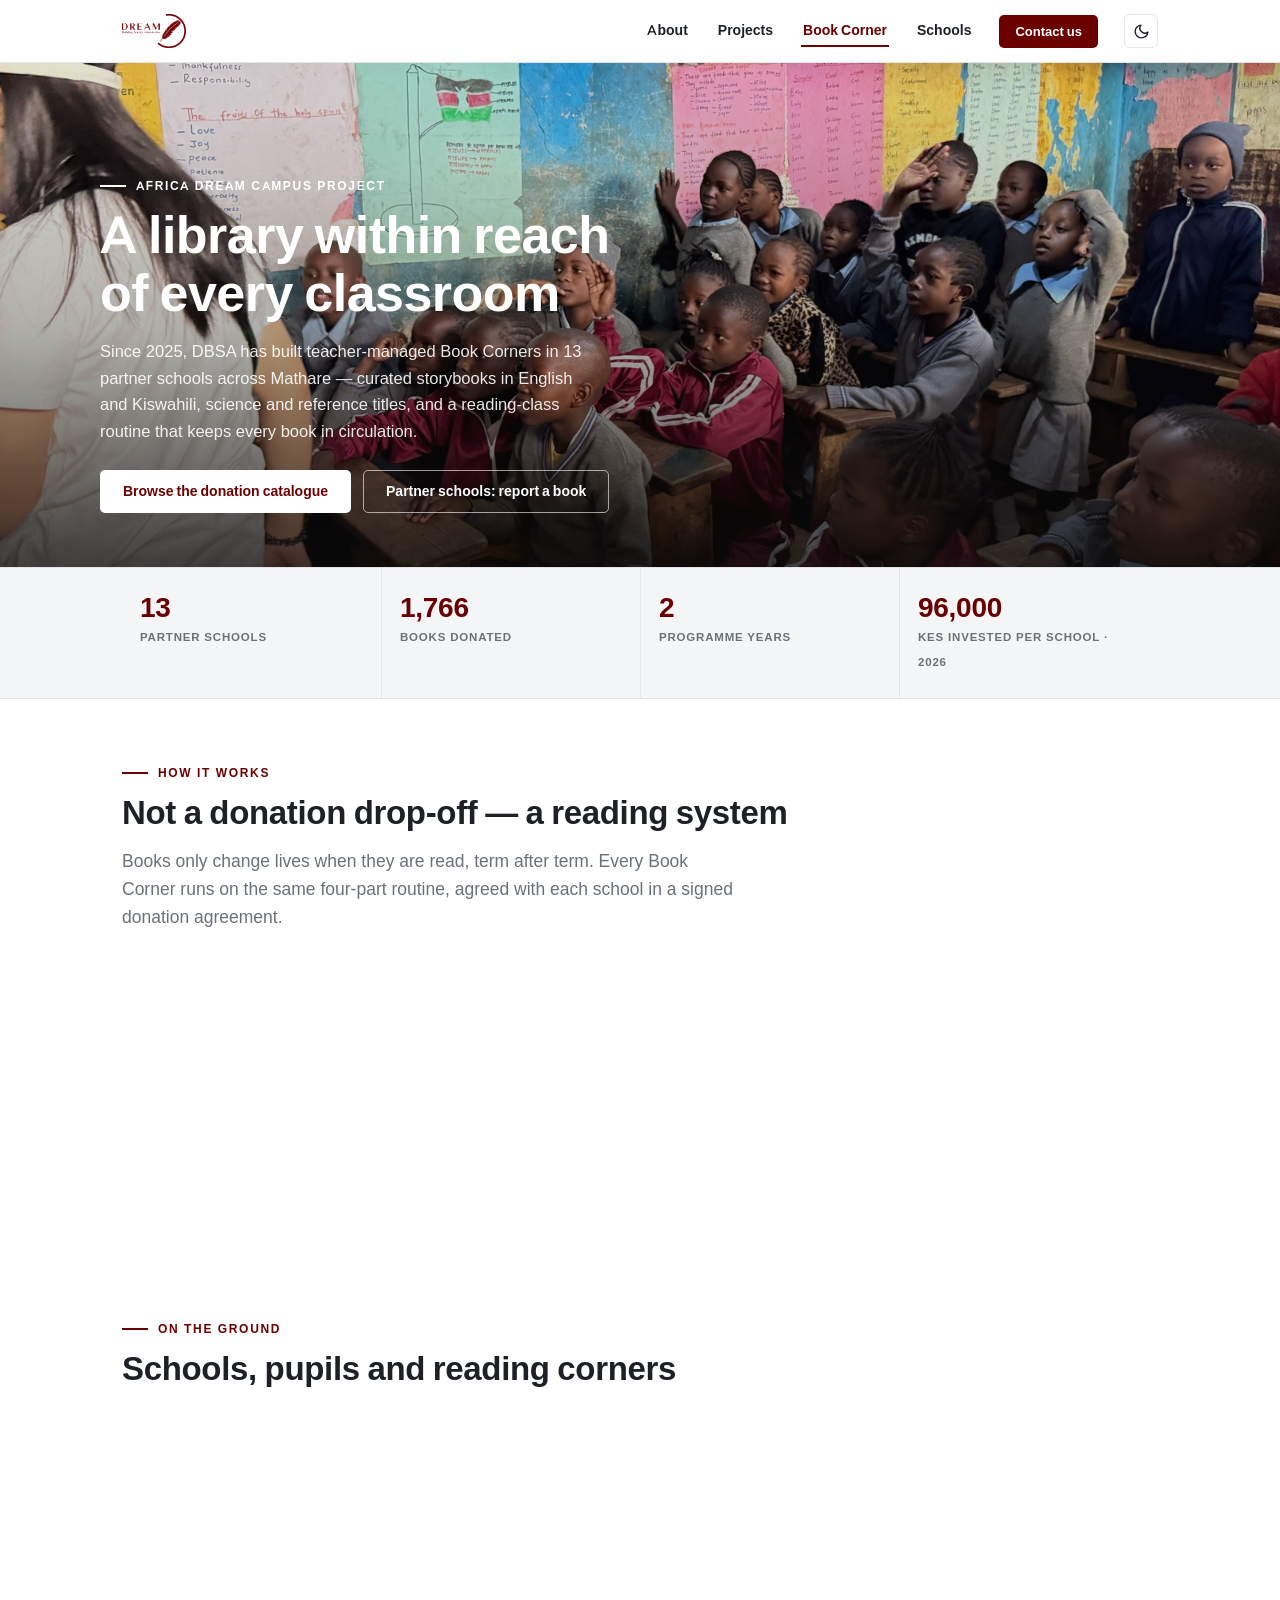
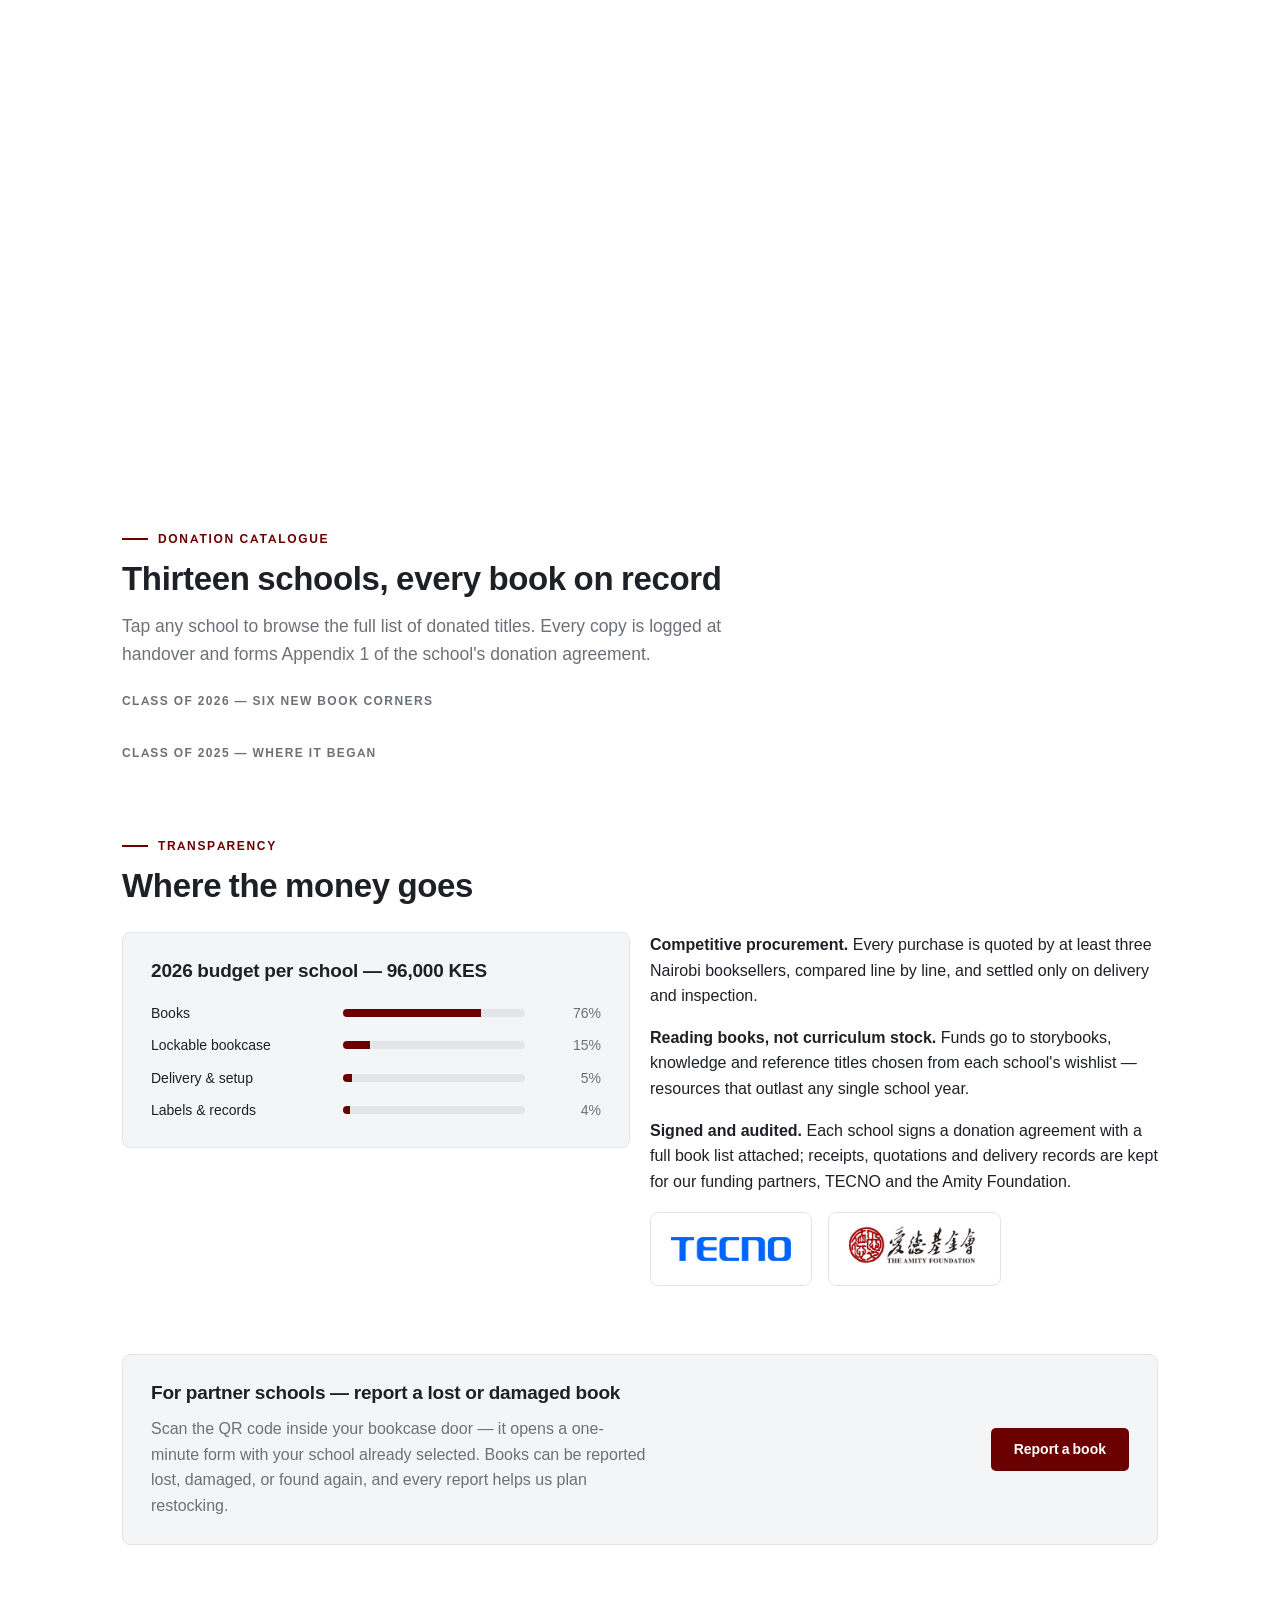
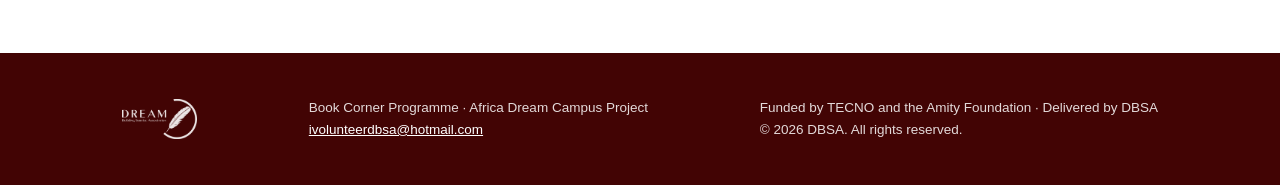
==== commit 271e6a98: "Add dark/light theme toggle to the nav - Sun/moon button on all four pages; choice persists in local" ====
--- a/bookcorner.html
+++ b/bookcorner.html
@@ -6,6 +6,7 @@
 <title>Book Corner Programme — DBSA</title>
 <meta name="description" content="The DBSA Book Corner Programme (Africa Dream Campus Project): teacher-managed classroom libraries in 13 partner schools across Mathare, Nairobi — 1,766 curated books, structured reading classes and long-term follow-up.">
 <link rel="icon" href="assets/logos/dbsa-en.png">
+<script>try{var t=localStorage.getItem("theme");if(t)document.documentElement.setAttribute("data-theme",t)}catch(e){}</script>
 <link rel="stylesheet" href="styles.css">
 </head>
 <body>
@@ -20,6 +21,10 @@
     <a class="link keep" href="bookcorner.html" aria-current="page">Book Corner</a>
     <a class="link" href="#schools">Schools</a>
     <a class="cta" href="mailto:ivolunteerdbsa@hotmail.com">Contact us</a>
+      <button class="theme-btn" id="theme-toggle" type="button" aria-label="Switch theme">
+      <svg class="ic-moon" viewBox="0 0 24 24" fill="none" stroke="currentColor" stroke-width="2" stroke-linecap="round" stroke-linejoin="round" aria-hidden="true"><path d="M21 12.8A9 9 0 1 1 11.2 3a7 7 0 0 0 9.8 9.8z"/></svg>
+      <svg class="ic-sun" viewBox="0 0 24 24" fill="none" stroke="currentColor" stroke-width="2" stroke-linecap="round" aria-hidden="true"><circle cx="12" cy="12" r="4"/><path d="M12 2v2m0 16v2M4.9 4.9l1.4 1.4m11.4 11.4 1.4 1.4M2 12h2m16 0h2M4.9 19.1l1.4-1.4M17.7 6.3l1.4-1.4"/></svg>
+    </button>
   </div>
 </nav>
 
--- a/styles.css
+++ b/styles.css
@@ -88,6 +88,8 @@
 .nav .wrap{display:flex;align-items:center;gap:26px;height:62px}
 .nav .brand{display:flex;align-items:center;gap:10px;margin-right:auto;text-decoration:none;color:var(--ink)}
 .nav .brand img{height:34px;width:auto}
+:root[data-theme="dark"] .nav .brand img{filter:brightness(0) invert(1)}
+@media (prefers-color-scheme:dark){:root:not([data-theme]) .nav .brand img{filter:brightness(0) invert(1)}}
 .nav a.link{
   font:560 14px var(--display);color:var(--ink);text-decoration:none;
   padding:6px 2px;border-bottom:2px solid transparent;
@@ -99,6 +101,16 @@
 }
 :root[data-theme="dark"] .nav .cta{background:var(--accent);color:#131518}
 @media (prefers-color-scheme:dark){:root:not([data-theme]) .nav .cta{background:var(--accent);color:#131518}}
+.theme-btn{
+  background:none;border:1px solid var(--line);border-radius:6px;
+  width:34px;height:34px;display:grid;place-items:center;
+  cursor:pointer;color:var(--ink);flex:none;padding:0;
+}
+.theme-btn:hover{border-color:var(--accent);color:var(--accent)}
+.theme-btn svg{width:17px;height:17px;display:block}
+.theme-btn .ic-sun{display:none}
+.theme-btn[data-mode="dark"] .ic-sun{display:block}
+.theme-btn[data-mode="dark"] .ic-moon{display:none}
 @media (max-width:640px){.nav a.link{display:none}.nav a.link.keep{display:inline-block}}
 
 /* ---------- hero ---------- */
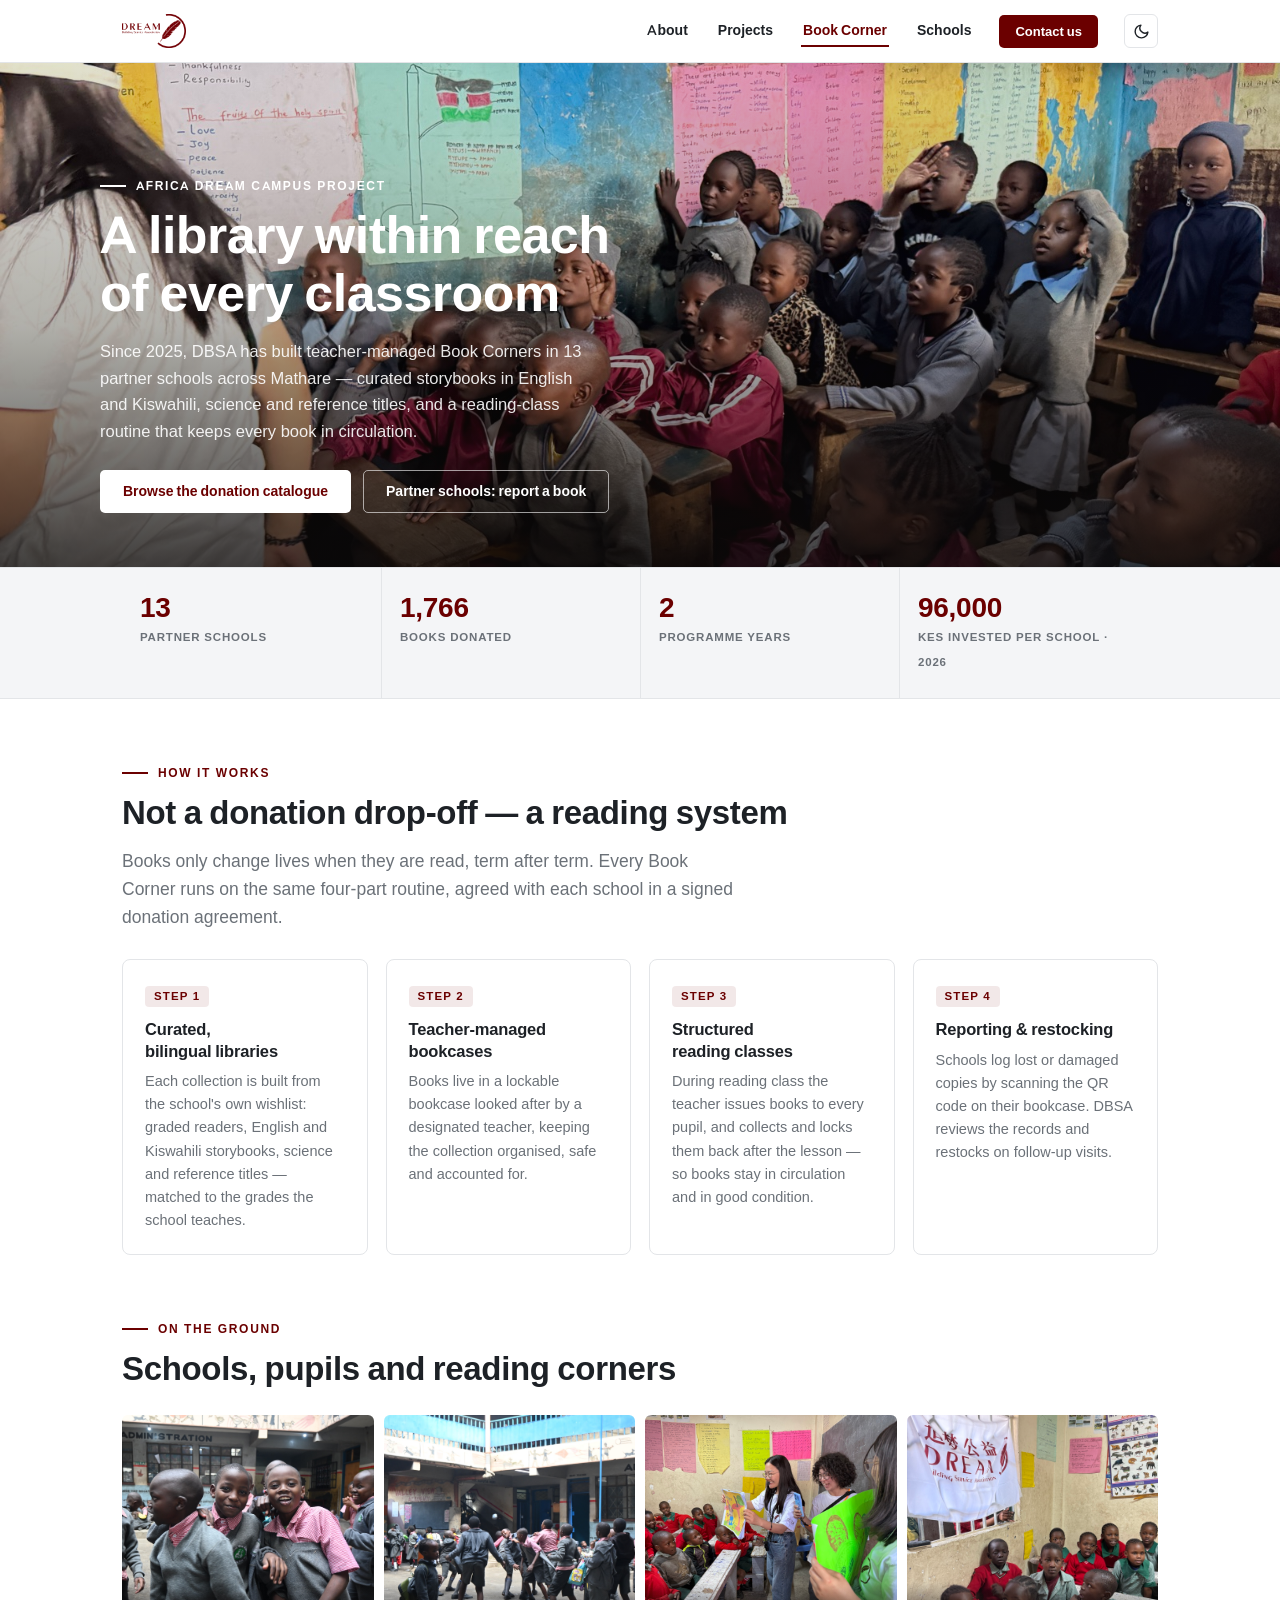
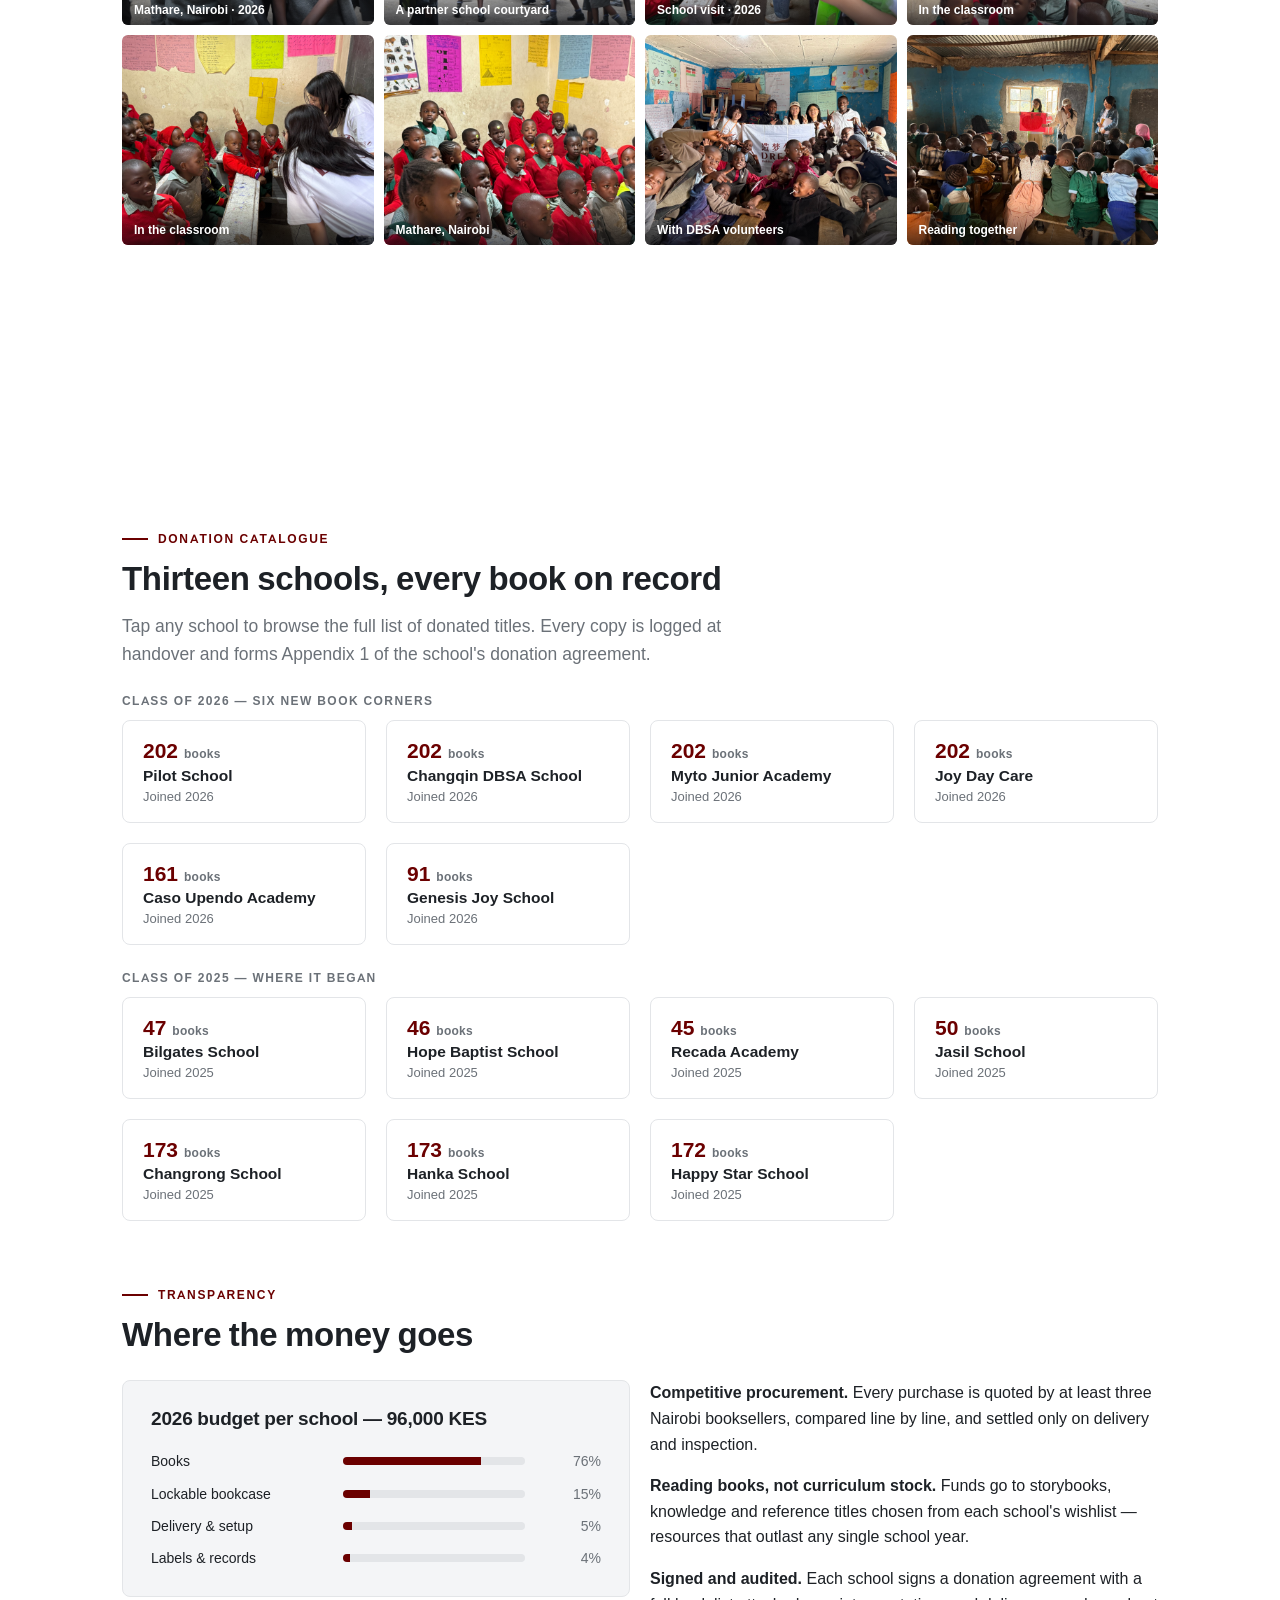
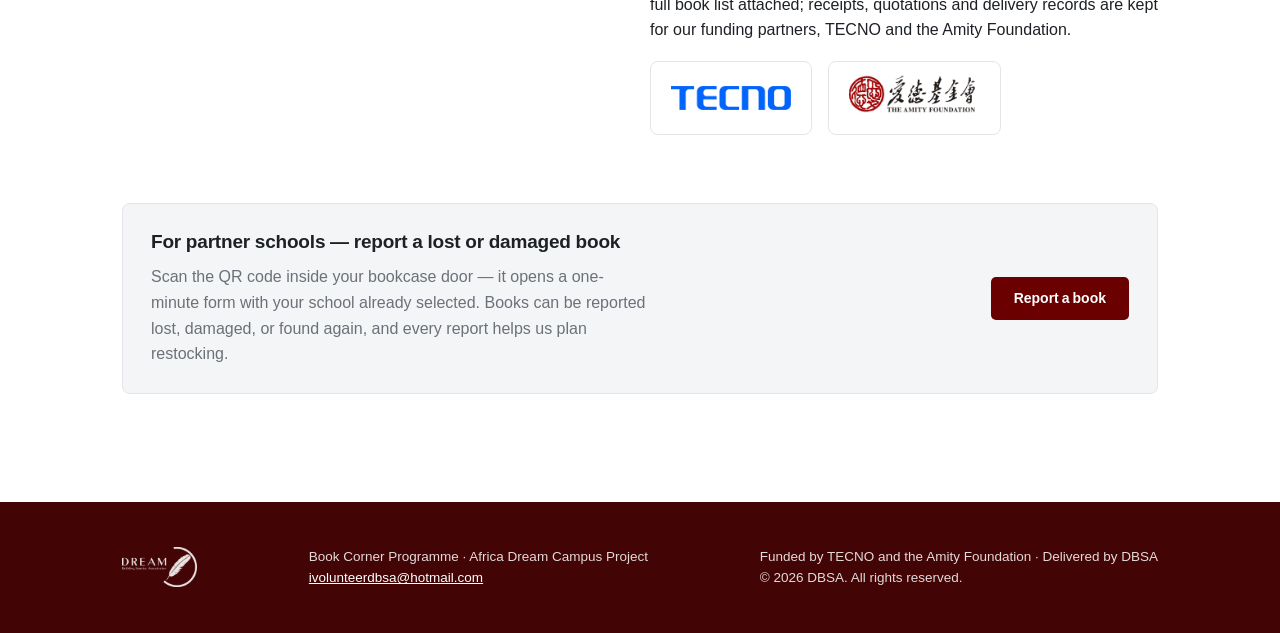
==== commit 70eb6be4: "Fix: scope the theme pre-paint snippet — global `var t` collided with site.js The head snippet decla" ====
--- a/bookcorner.html
+++ b/bookcorner.html
@@ -6,7 +6,7 @@
 <title>Book Corner Programme — DBSA</title>
 <meta name="description" content="The DBSA Book Corner Programme (Africa Dream Campus Project): teacher-managed classroom libraries in 13 partner schools across Mathare, Nairobi — 1,766 curated books, structured reading classes and long-term follow-up.">
 <link rel="icon" href="assets/logos/dbsa-en.png">
-<script>try{var t=localStorage.getItem("theme");if(t)document.documentElement.setAttribute("data-theme",t)}catch(e){}</script>
+<script>(function(){try{var t=localStorage.getItem("theme");if(t)document.documentElement.setAttribute("data-theme",t)}catch(e){}})()</script>
 <link rel="stylesheet" href="styles.css">
 </head>
 <body>
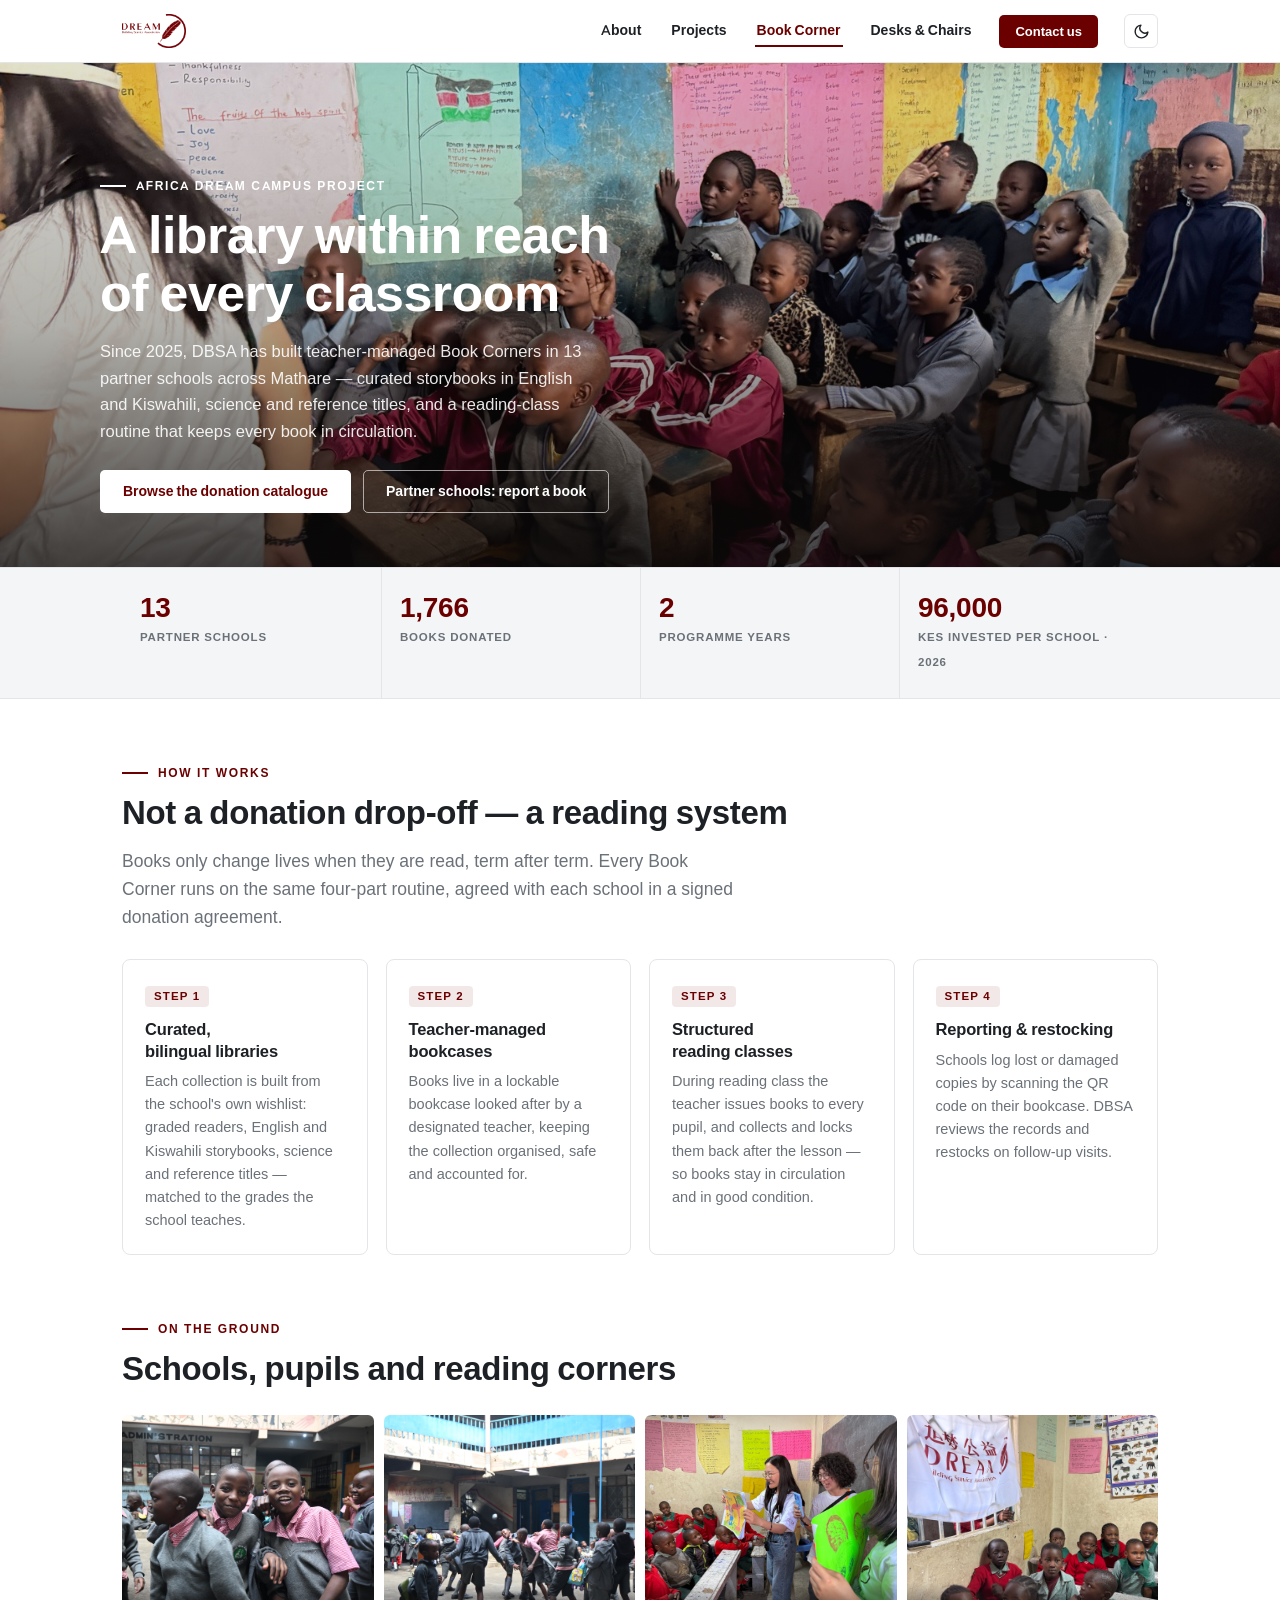
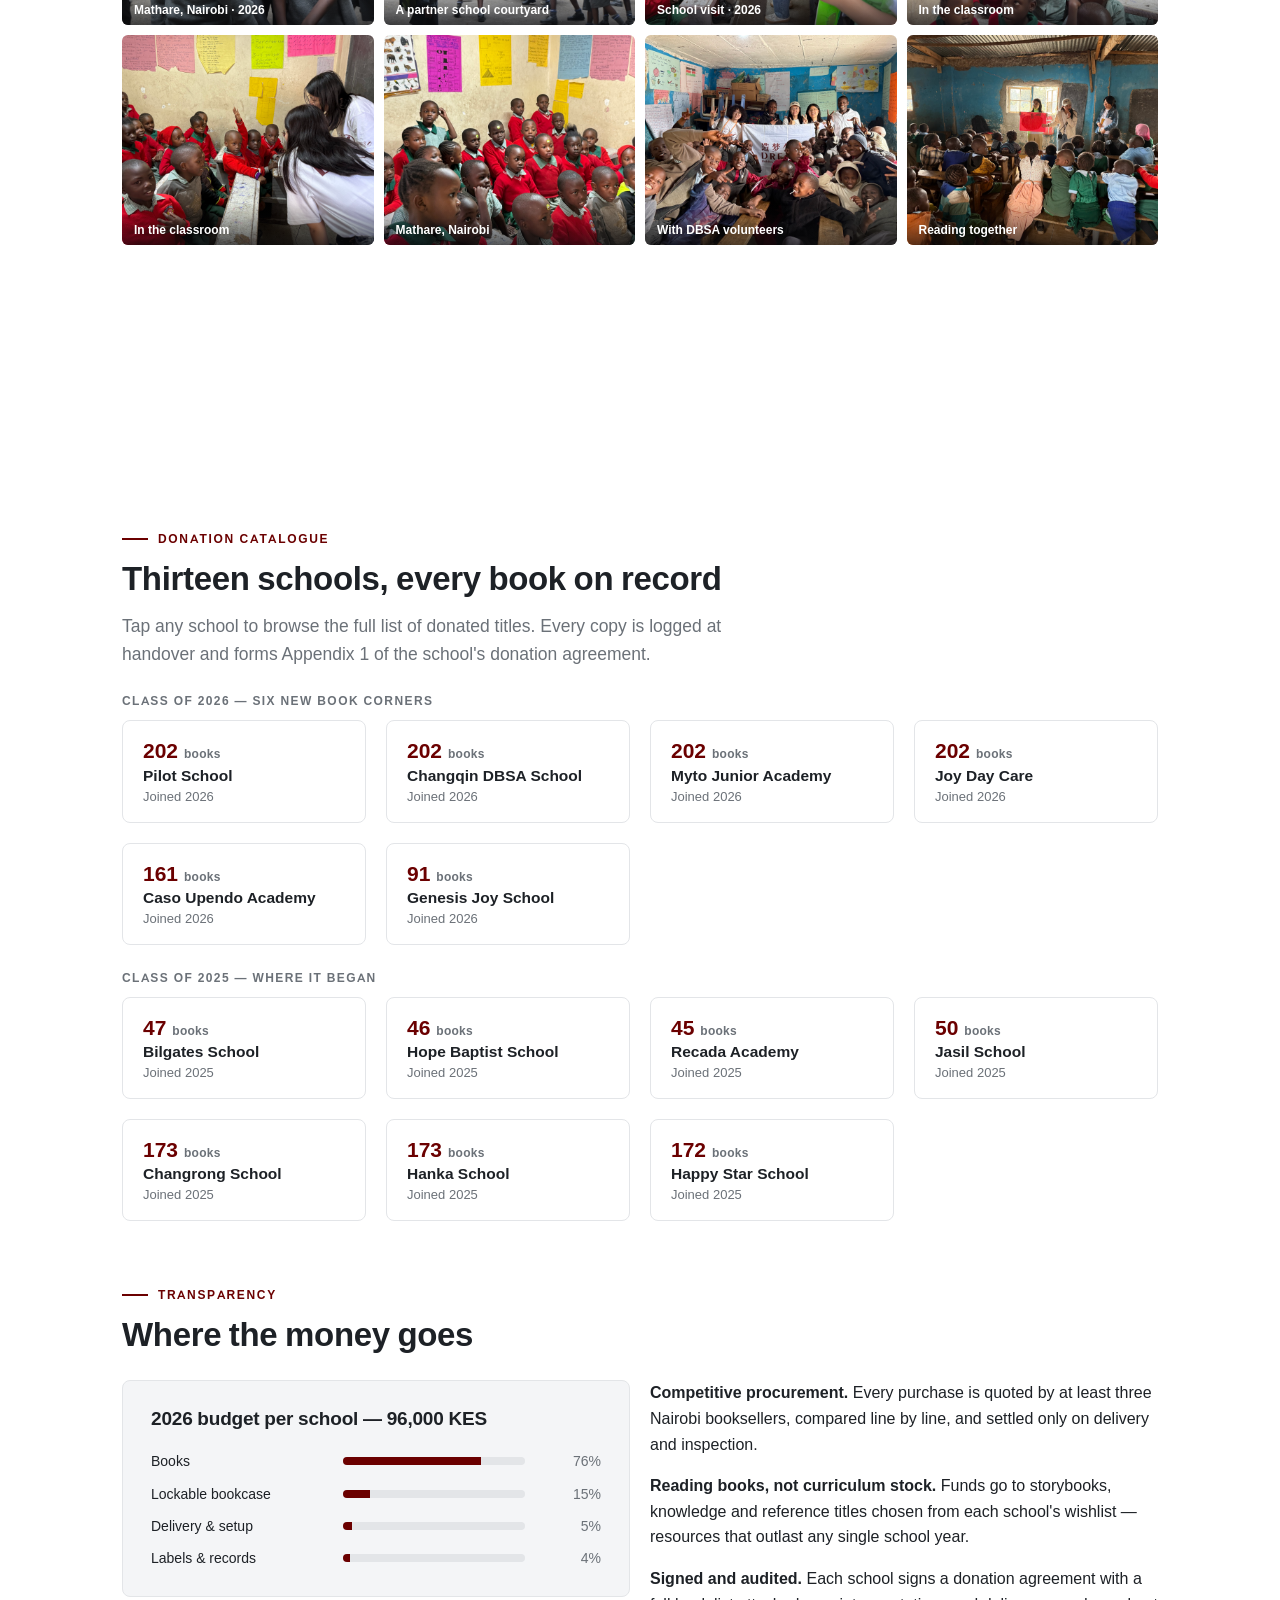
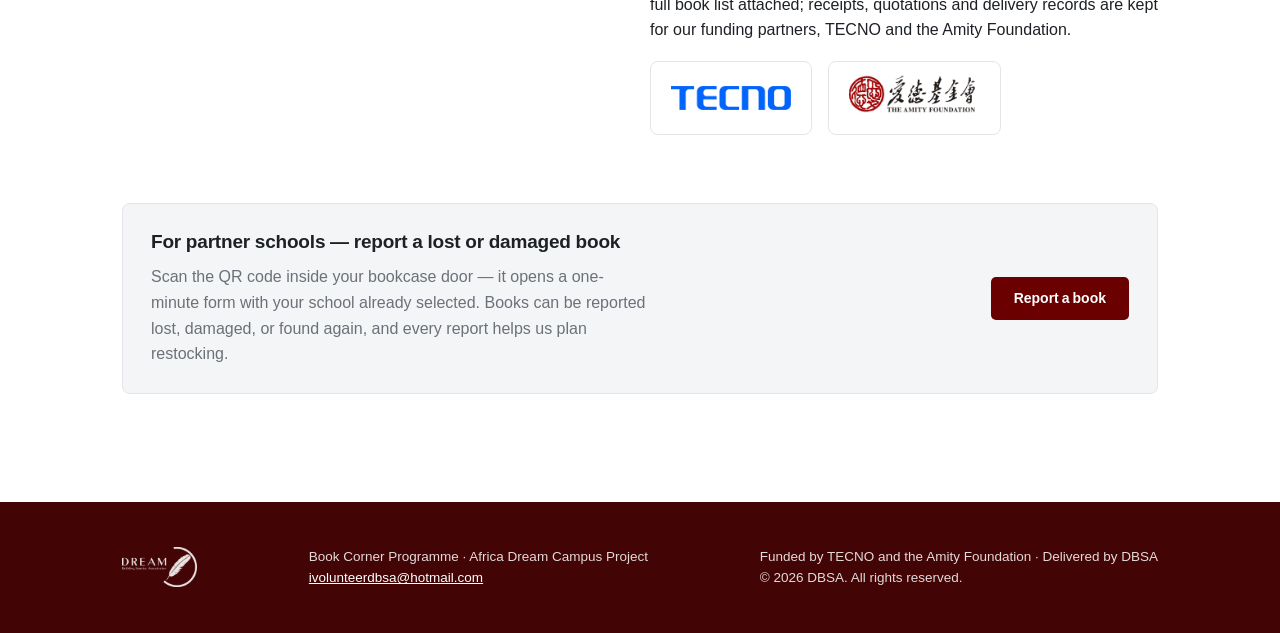
==== commit e2cd3c4a: "Desks & Chairs programme: catalogue page, QR report form, condition board - assets/furniture.js: 202" ====
--- a/bookcorner.html
+++ b/bookcorner.html
@@ -19,7 +19,7 @@
     <a class="link" href="index.html#about">About</a>
     <a class="link" href="index.html#projects">Projects</a>
     <a class="link keep" href="bookcorner.html" aria-current="page">Book Corner</a>
-    <a class="link" href="#schools">Schools</a>
+    <a class="link" href="furniture.html">Desks &amp; Chairs</a>
     <a class="cta" href="mailto:ivolunteerdbsa@hotmail.com">Contact us</a>
       <button class="theme-btn" id="theme-toggle" type="button" aria-label="Switch theme">
       <svg class="ic-moon" viewBox="0 0 24 24" fill="none" stroke="currentColor" stroke-width="2" stroke-linecap="round" stroke-linejoin="round" aria-hidden="true"><path d="M21 12.8A9 9 0 1 1 11.2 3a7 7 0 0 0 9.8 9.8z"/></svg>
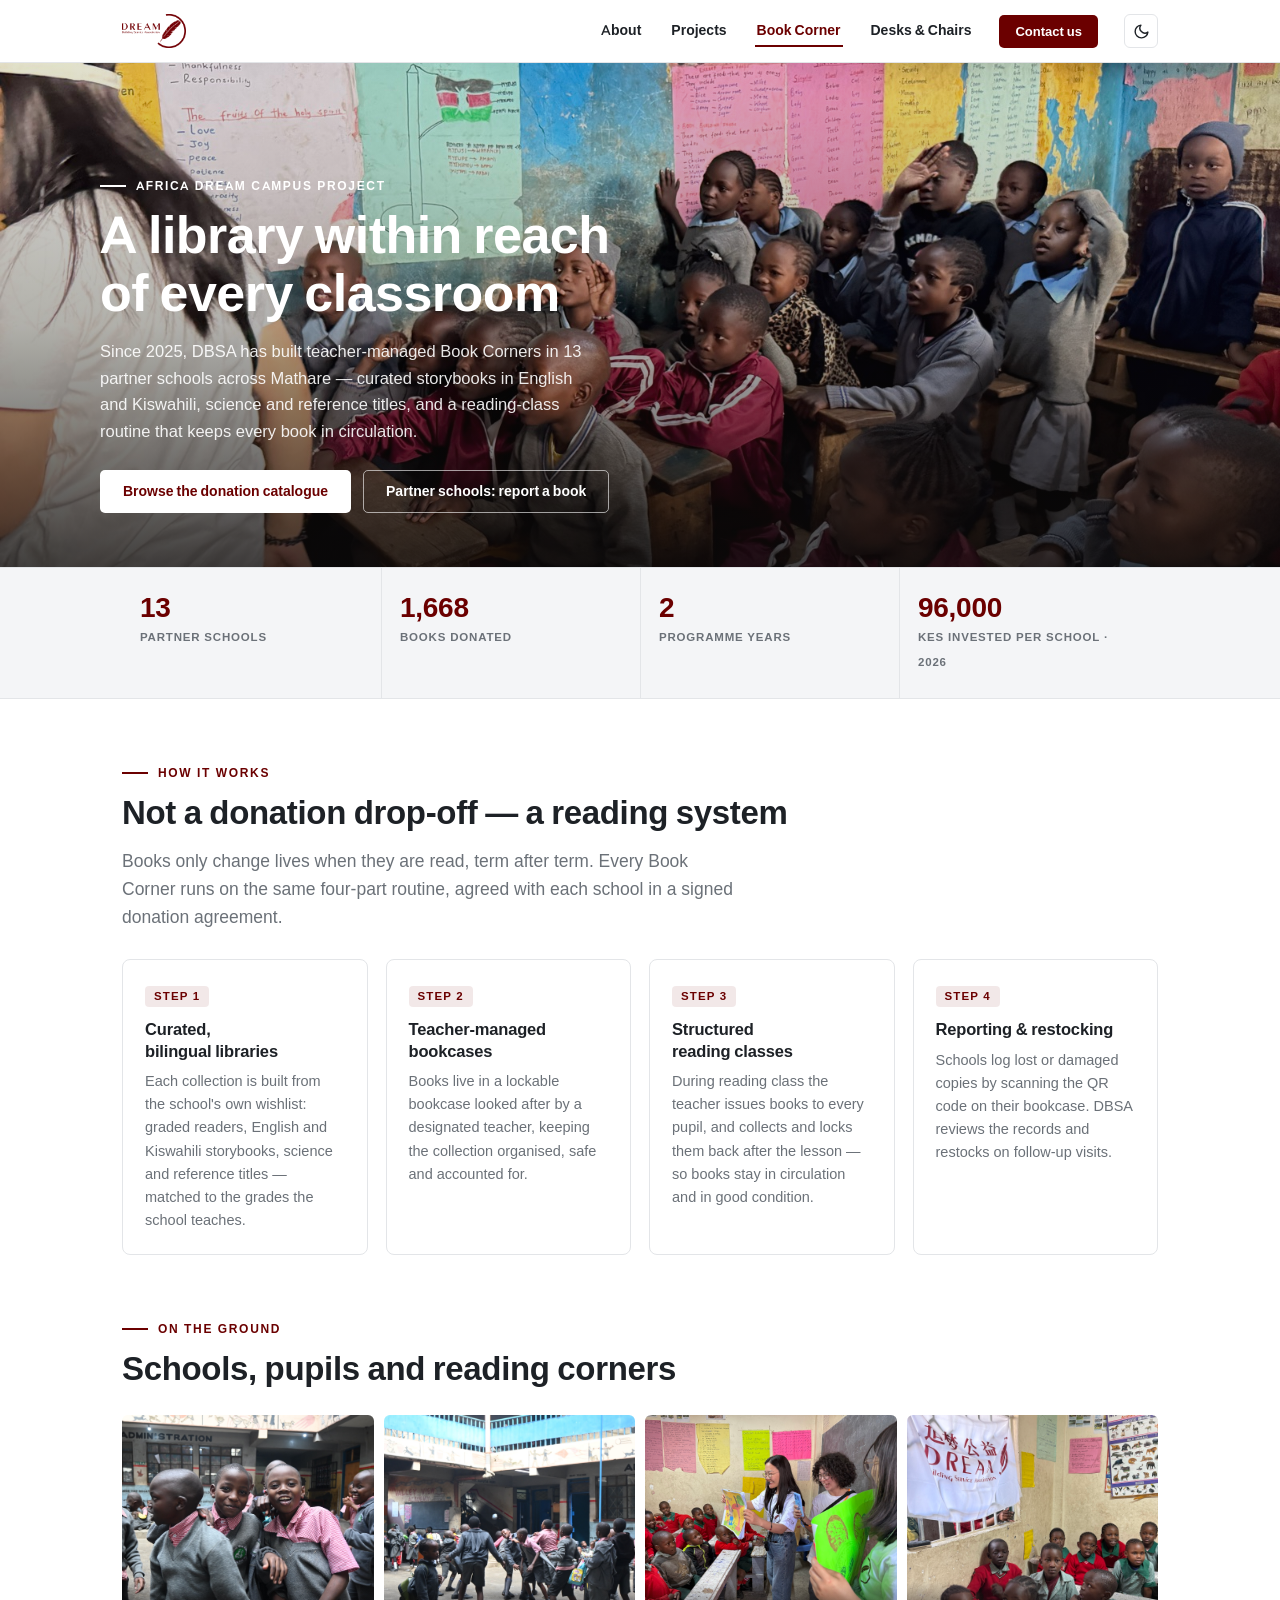
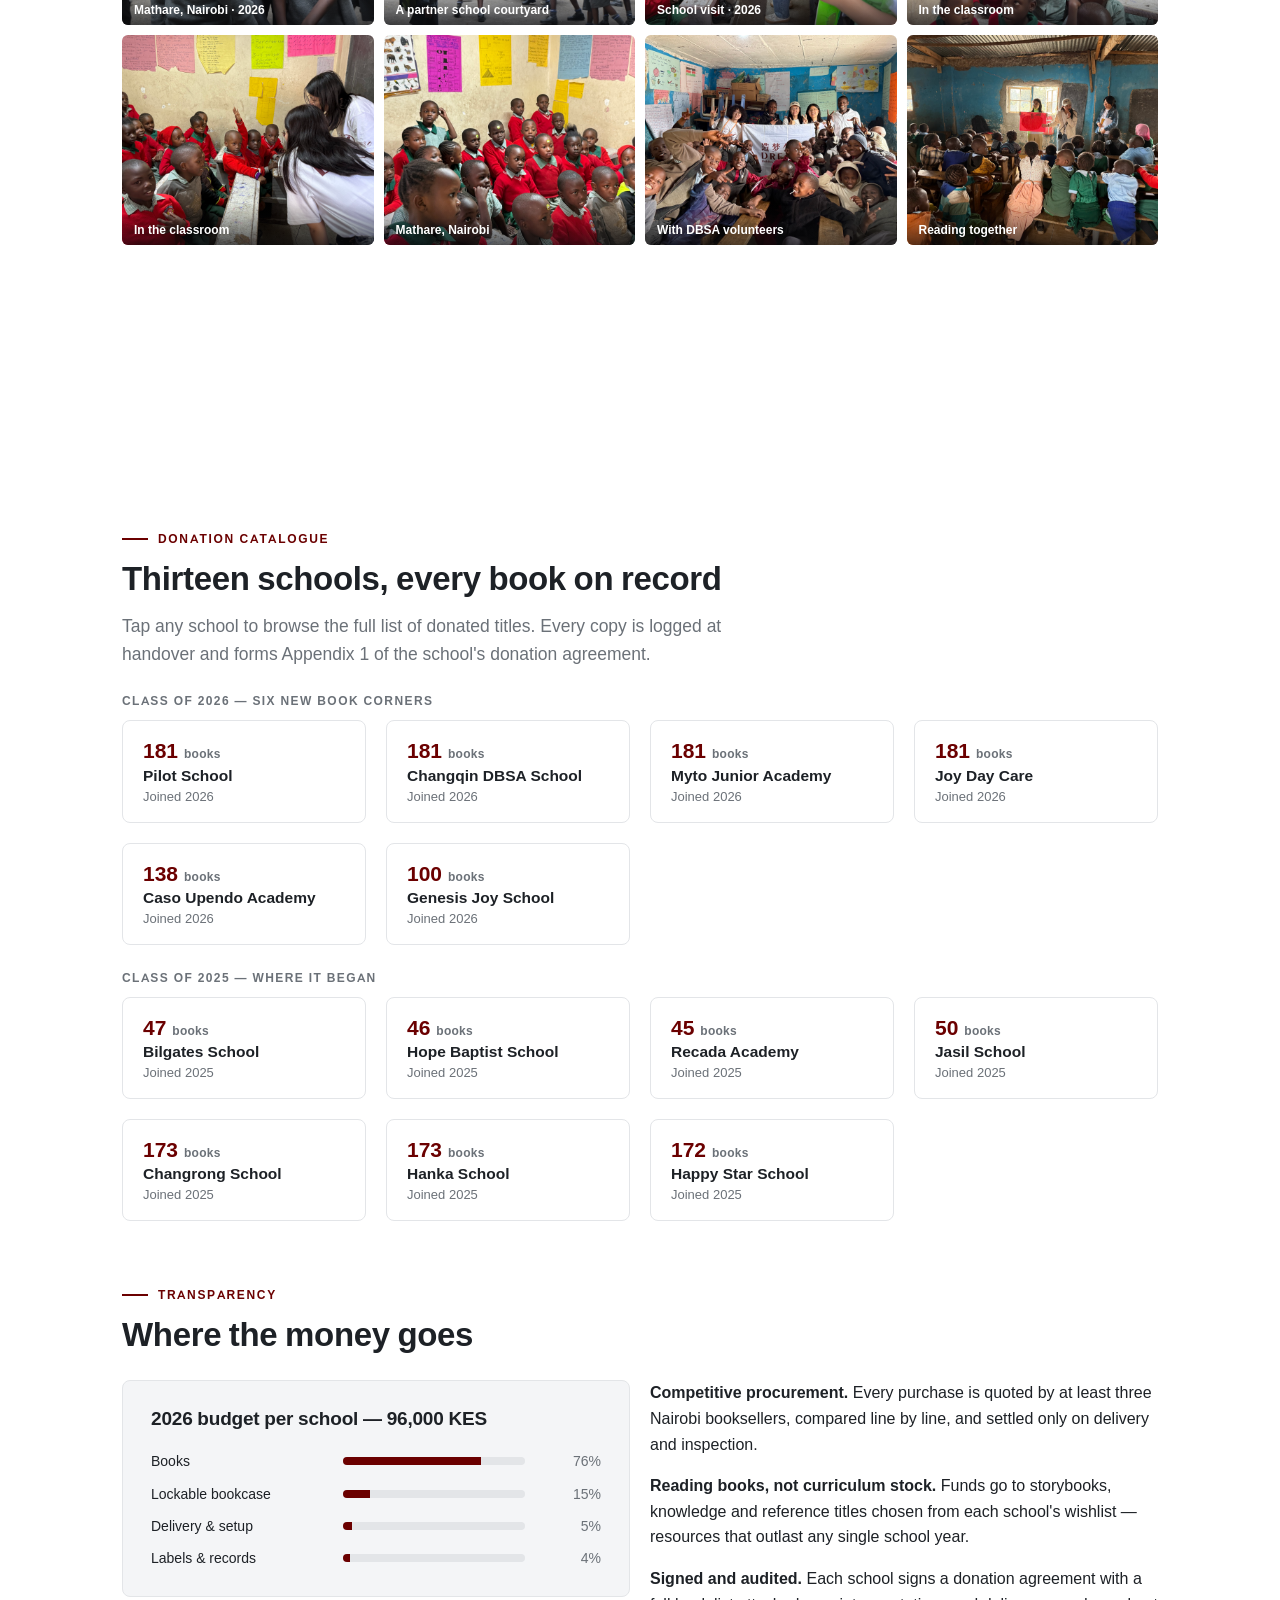
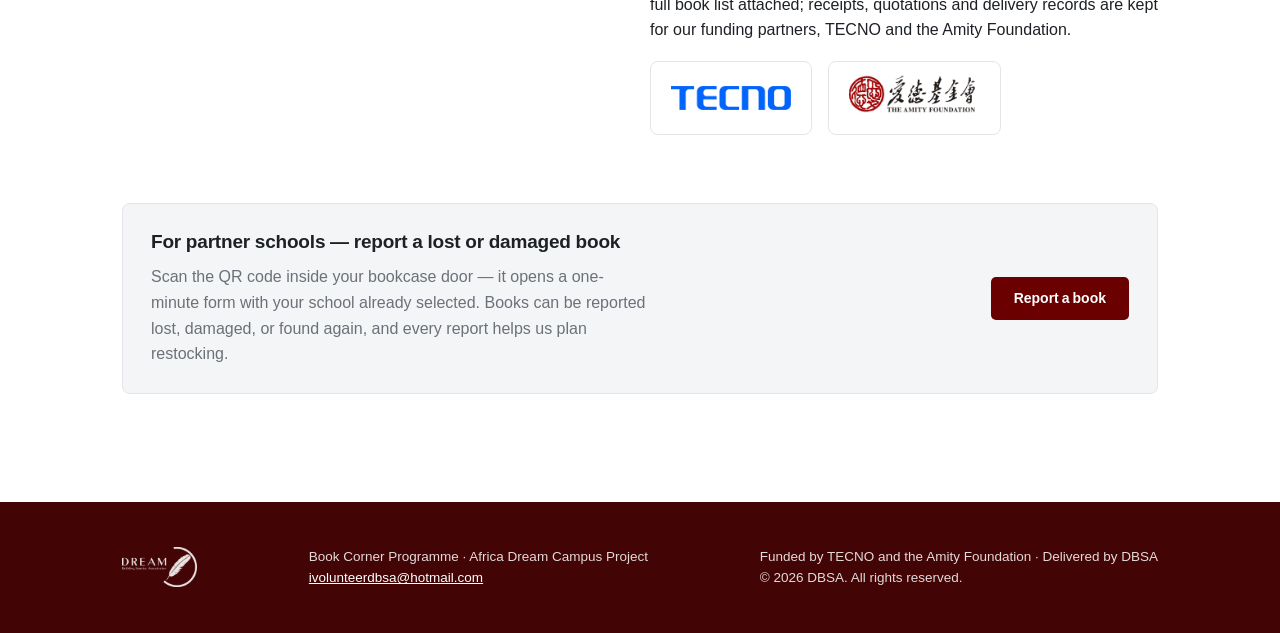
==== commit 3314dfac: "Catalogue from actual allocation; report books by sticker number or title - assets/catalog.js regene" ====
--- a/bookcorner.html
+++ b/bookcorner.html
@@ -4,7 +4,7 @@
 <meta charset="utf-8">
 <meta name="viewport" content="width=device-width,initial-scale=1">
 <title>Book Corner Programme — DBSA</title>
-<meta name="description" content="The DBSA Book Corner Programme (Africa Dream Campus Project): teacher-managed classroom libraries in 13 partner schools across Mathare, Nairobi — 1,766 curated books, structured reading classes and long-term follow-up.">
+<meta name="description" content="The DBSA Book Corner Programme (Africa Dream Campus Project): teacher-managed classroom libraries in 13 partner schools across Mathare, Nairobi — 1,668 curated and numbered books, structured reading classes and long-term follow-up.">
 <link rel="icon" href="assets/logos/dbsa-en.png">
 <script>(function(){try{var t=localStorage.getItem("theme");if(t)document.documentElement.setAttribute("data-theme",t)}catch(e){}})()</script>
 <link rel="stylesheet" href="styles.css">
@@ -19,7 +19,7 @@
     <a class="link" href="index.html#about">About</a>
     <a class="link" href="index.html#projects">Projects</a>
     <a class="link keep" href="bookcorner.html" aria-current="page">Book Corner</a>
-    <a class="link" href="furniture.html">Desks &amp; Chairs</a>
+    <a class="link keep" href="furniture.html">Desks &amp; Chairs</a>
     <a class="cta" href="mailto:ivolunteerdbsa@hotmail.com">Contact us</a>
       <button class="theme-btn" id="theme-toggle" type="button" aria-label="Switch theme">
       <svg class="ic-moon" viewBox="0 0 24 24" fill="none" stroke="currentColor" stroke-width="2" stroke-linecap="round" stroke-linejoin="round" aria-hidden="true"><path d="M21 12.8A9 9 0 1 1 11.2 3a7 7 0 0 0 9.8 9.8z"/></svg>
@@ -49,7 +49,7 @@
 <div class="stats">
   <div class="wrap">
     <div class="stat"><b>13</b><span>Partner schools</span></div>
-    <div class="stat"><b>1,766</b><span>Books donated</span></div>
+    <div class="stat"><b>1,668</b><span>Books donated</span></div>
     <div class="stat"><b>2</b><span>Programme years</span></div>
     <div class="stat"><b>96,000</b><span>KES invested per school · 2026</span></div>
   </div>
@@ -183,10 +183,10 @@
       <span class="meta"></span>
       <button class="close" type="button">Close ✕</button>
     </header>
-    <div class="search"><input type="search" placeholder="Search this school's book list…" aria-label="Search book list"></div>
+    <div class="search"><input type="search" placeholder="Search by book number or title…" aria-label="Search book list"></div>
     <div class="list">
       <table>
-        <thead><tr><th>Title</th><th>Level</th><th style="text-align:right">Copies</th></tr></thead>
+        <thead><tr><th>No.</th><th>Title</th><th>Level</th><th style="text-align:right">Copies</th></tr></thead>
         <tbody></tbody>
       </table>
     </div>
--- a/styles.css
+++ b/styles.css
@@ -111,7 +111,13 @@
 .theme-btn .ic-sun{display:none}
 .theme-btn[data-mode="dark"] .ic-sun{display:block}
 .theme-btn[data-mode="dark"] .ic-moon{display:none}
-@media (max-width:640px){.nav a.link{display:none}.nav a.link.keep{display:inline-block}}
+@media (max-width:640px){
+  .nav .wrap{gap:14px}
+  .nav .brand img{height:28px}
+  .nav a.link{display:none}
+  .nav a.link.keep{display:inline-block;font-size:13px}
+  .nav .cta{display:none}
+}
 
 /* ---------- hero ---------- */
 .hero{position:relative;color:#fff;padding:0}
@@ -358,6 +364,7 @@
   border-radius:4px;padding:3px 7px;vertical-align:1px;
 }
 table.reports td.num{text-align:right;font-variant-numeric:tabular-nums;white-space:nowrap}
+td.code,.code{font:600 12.5px/1.4 var(--sans);font-variant-numeric:tabular-nums;letter-spacing:.02em;color:var(--muted);white-space:nowrap}
 
 /* partners */
 .partners{display:flex;gap:16px;align-items:stretch;flex-wrap:wrap}
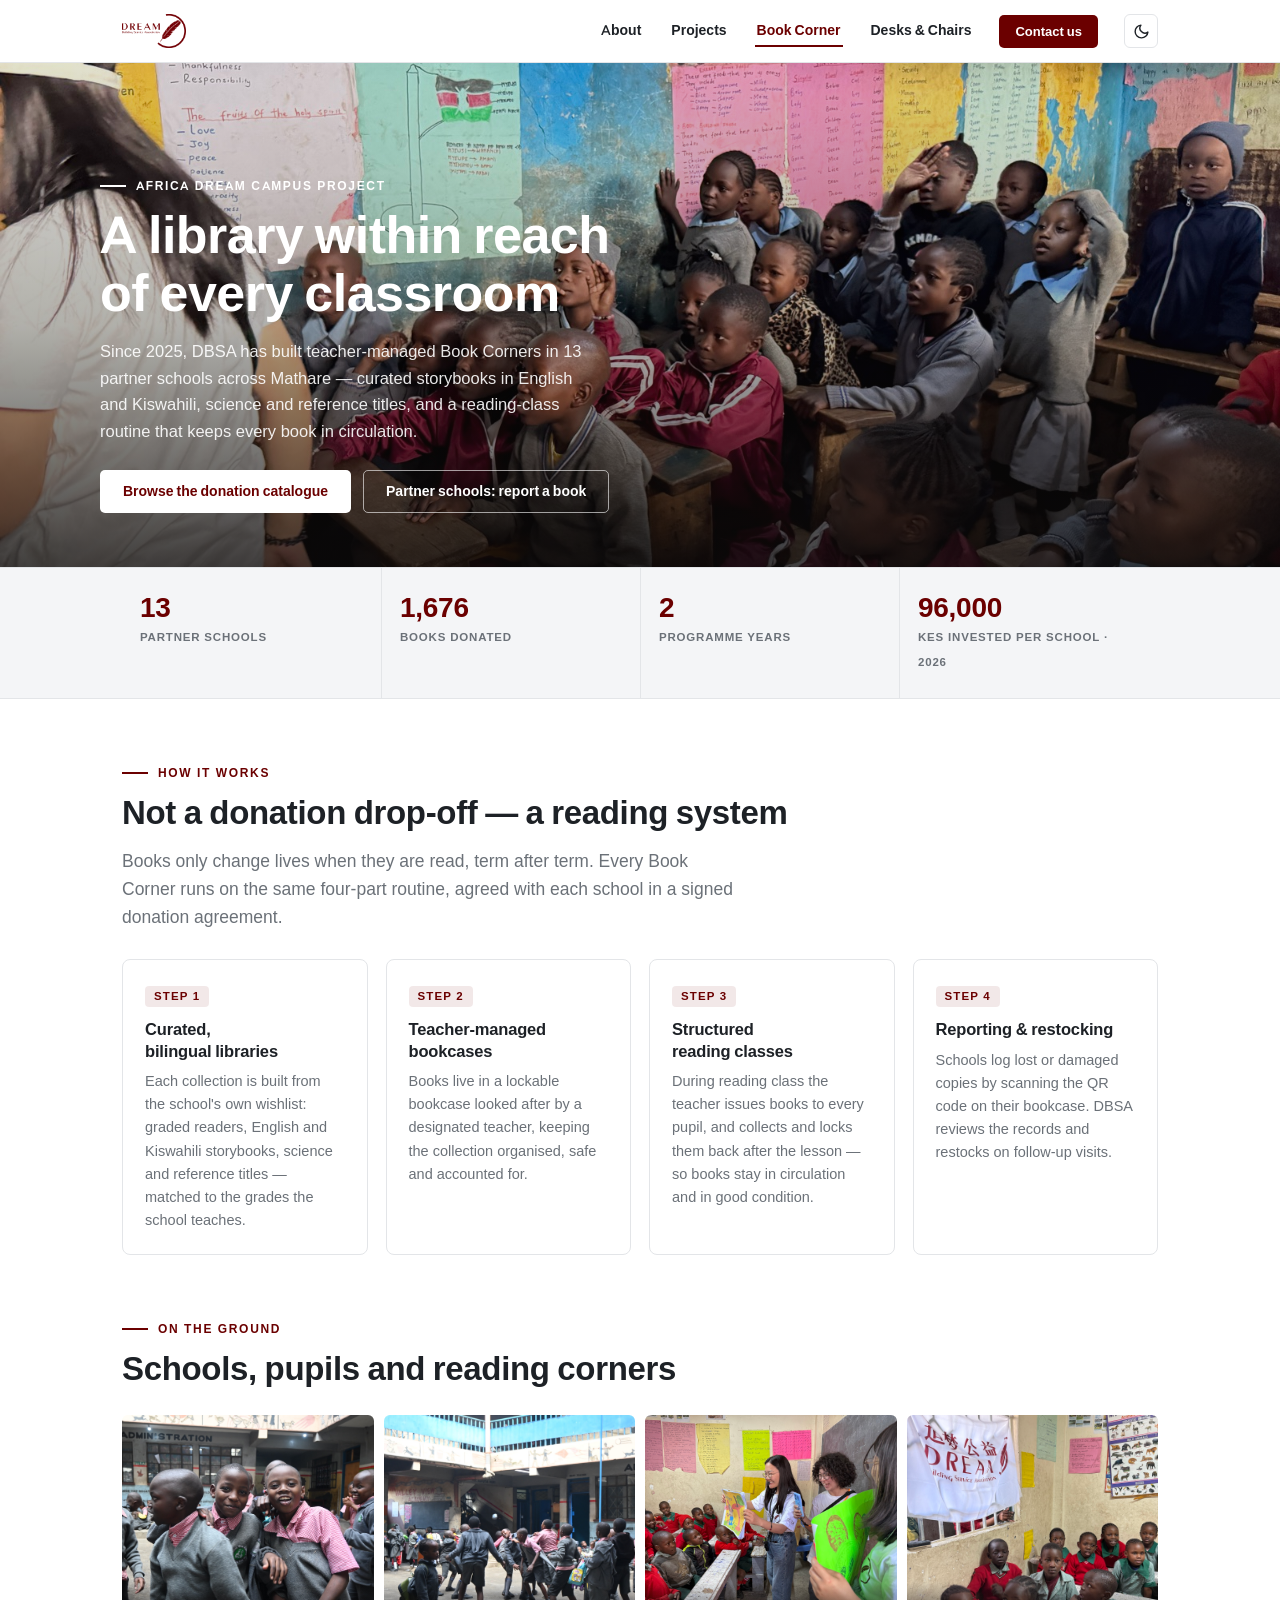
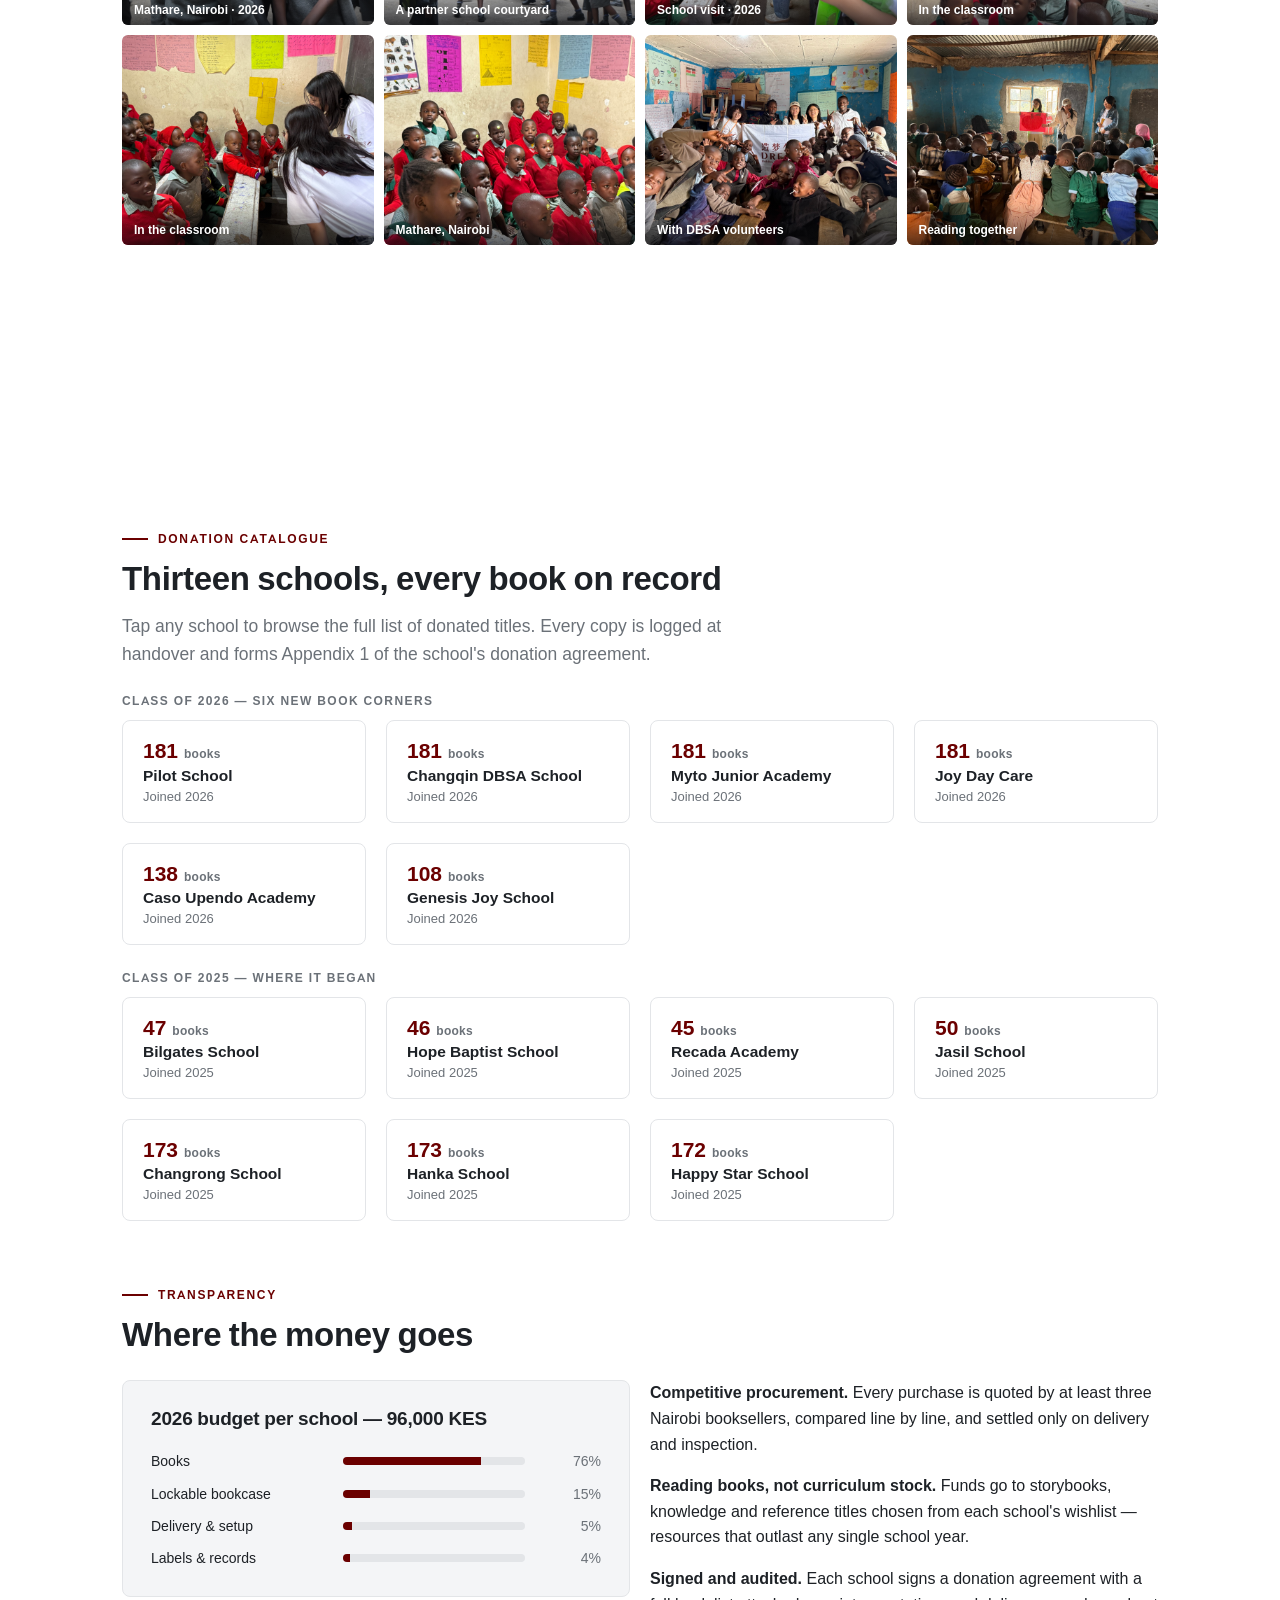
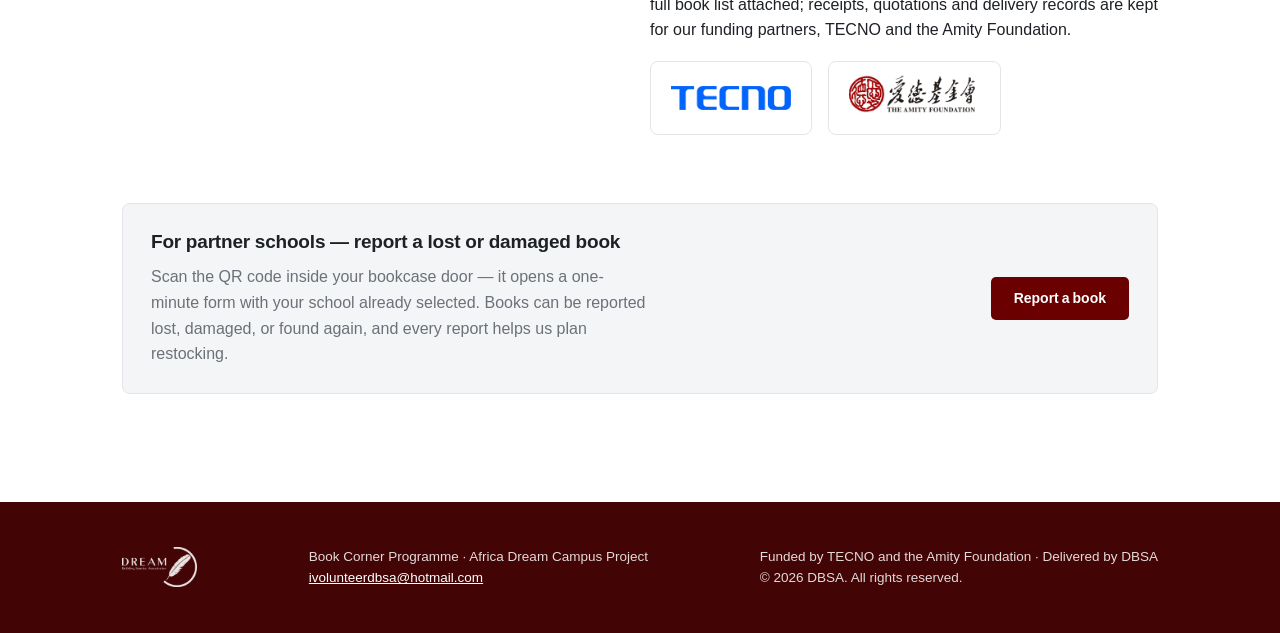
==== commit 222d4e0a: "Genesis Joy +8 books (GEN-101…108): county atlases and senior STEM set Regenerated from Book Allocat" ====
--- a/bookcorner.html
+++ b/bookcorner.html
@@ -4,7 +4,7 @@
 <meta charset="utf-8">
 <meta name="viewport" content="width=device-width,initial-scale=1">
 <title>Book Corner Programme — DBSA</title>
-<meta name="description" content="The DBSA Book Corner Programme (Africa Dream Campus Project): teacher-managed classroom libraries in 13 partner schools across Mathare, Nairobi — 1,668 curated and numbered books, structured reading classes and long-term follow-up.">
+<meta name="description" content="The DBSA Book Corner Programme (Africa Dream Campus Project): teacher-managed classroom libraries in 13 partner schools across Mathare, Nairobi — 1,676 curated and numbered books, structured reading classes and long-term follow-up.">
 <link rel="icon" href="assets/logos/dbsa-en.png">
 <script>(function(){try{var t=localStorage.getItem("theme");if(t)document.documentElement.setAttribute("data-theme",t)}catch(e){}})()</script>
 <link rel="stylesheet" href="styles.css">
@@ -49,7 +49,7 @@
 <div class="stats">
   <div class="wrap">
     <div class="stat"><b>13</b><span>Partner schools</span></div>
-    <div class="stat"><b>1,668</b><span>Books donated</span></div>
+    <div class="stat"><b>1,676</b><span>Books donated</span></div>
     <div class="stat"><b>2</b><span>Programme years</span></div>
     <div class="stat"><b>96,000</b><span>KES invested per school · 2026</span></div>
   </div>
